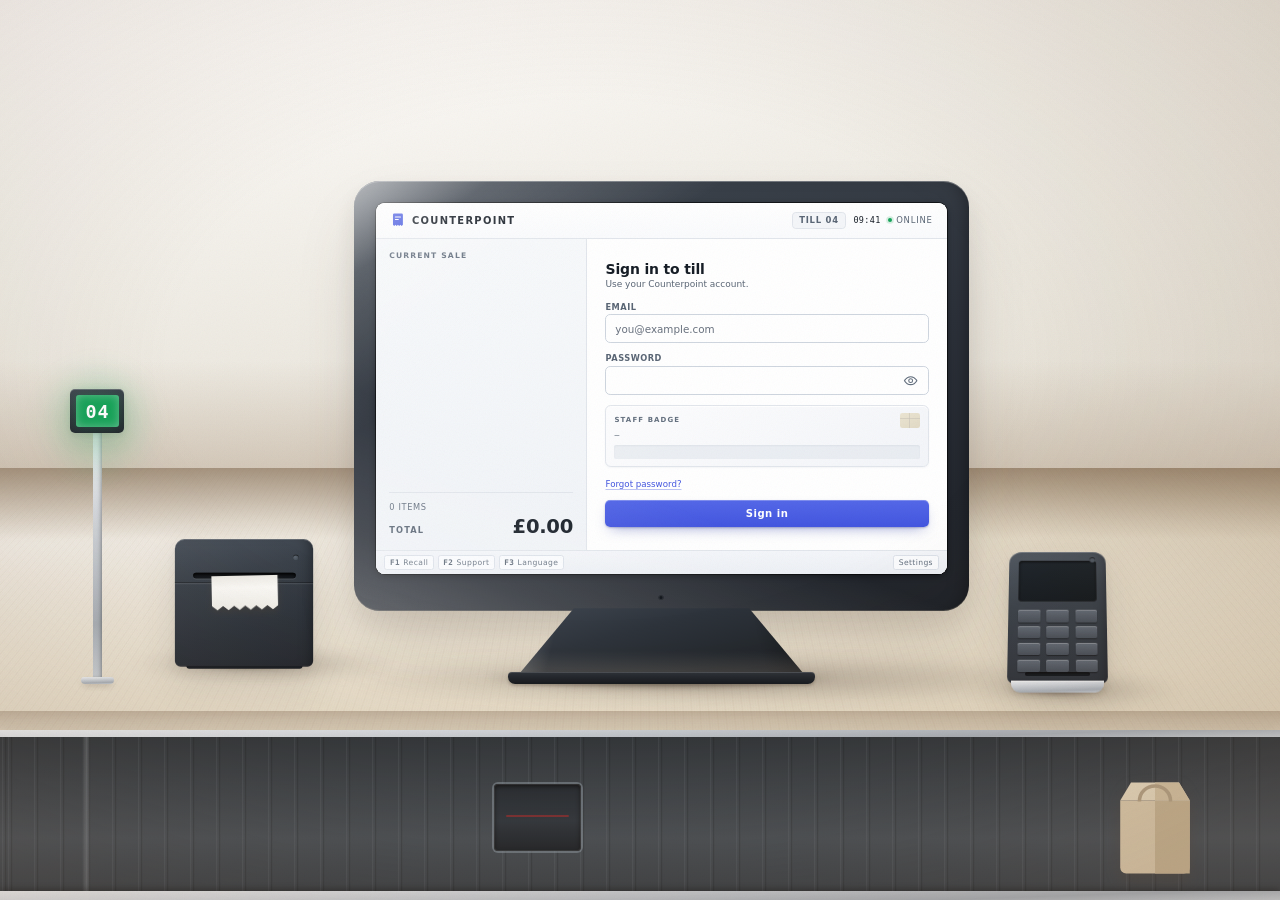
==== epos-login/web/index.html @ 51456cf0 "Build step 5: input choreography Phase 1 is complete. Focusing a field holds the sale, typing an add" ====
<!doctype html>
<html lang="en" data-state="idle">
<head>
<meta charset="utf-8">
<meta name="viewport" content="width=device-width, initial-scale=1, viewport-fit=cover">
<meta name="color-scheme" content="light">
<title>Counterpoint — Sign in to till</title>
<meta name="description" content="Sign in to your Counterpoint point of sale terminal.">
<link rel="icon" href="data:image/svg+xml,%3Csvg xmlns='http://www.w3.org/2000/svg' viewBox='0 0 32 32'%3E%3Cpath d='M8.5 3h15A2.5 2.5 0 0 1 26 5.5v20L23.5 28 21 25.5 18.5 28 16 25.5 13.5 28 11 25.5 8.5 28 6 25.5v-20A2.5 2.5 0 0 1 8.5 3Z' fill='%234356E0'/%3E%3C/svg%3E">
<link rel="stylesheet" href="css/tokens.css">
<link rel="stylesheet" href="css/scene.css">
<link rel="stylesheet" href="css/terminal.css">
<link rel="stylesheet" href="css/pos.css">
<link rel="stylesheet" href="css/lane.css">
<link rel="stylesheet" href="css/stage.css">
</head>
<body>

<!-- BRAND SLOT ------------------------------------------------------------
     Replace this symbol and the wordmark text below. Nothing else in the
     project knows the brand's name. Painted with currentColor so it picks
     up the accent wherever it is placed.
------------------------------------------------------------------------ -->
<svg width="0" height="0" aria-hidden="true" style="position:absolute">
  <symbol id="cp-mark" viewBox="0 0 32 32">
    <mask id="cp-mark-cut">
      <path d="M8.5 3h15A2.5 2.5 0 0 1 26 5.5v20L23.5 28 21 25.5 18.5 28 16 25.5
               13.5 28 11 25.5 8.5 28 6 25.5v-20A2.5 2.5 0 0 1 8.5 3Z" fill="#fff"/>
      <rect x="9.8" y="9" width="12.4" height="2.2" rx="1.1" fill="#000"/>
      <rect x="9.8" y="14" width="8" height="2.2" rx="1.1" fill="#000"/>
    </mask>
    <rect width="32" height="32" fill="currentColor" mask="url(#cp-mark-cut)"/>
  </symbol>

  <!-- GOODS ---------------------------------------------------------------
       Flat vector sprites on a shared 64x84 box, all standing on y=82 so
       they share a baseline on the belt. Consistent shape language: solid
       fills, one shadow tone per object, no outlines.
  --------------------------------------------------------------------- -->
  <symbol id="it-milk" viewBox="0 0 64 84">
    <path d="M18 30h28v52H18z" fill="#EDF2F7"/>
    <path d="M33 30h13v52H33z" fill="#D5DFEA"/>
    <path d="M18 30 32 13l14 17z" fill="#F8FAFC"/>
    <path d="M32 13 46 30H33z" fill="#DCE5EE"/>
    <path d="M18 53h28v12H18z" fill="#5B93C7"/>
    <path d="M33 53h13v12H33z" fill="#4A7FB0"/>
    <rect x="29" y="9" width="6" height="6" rx="1.5" fill="#C5D2DF"/>
  </symbol>

  <symbol id="it-bread" viewBox="0 0 64 84">
    <path d="M5 66c0-17 12-29 27-29s27 12 27 29c0 10-9 16-27 16S5 76 5 66z" fill="#C18C45"/>
    <path d="M8 61c0-15 10-26 24-26s24 11 24 26c0 7-7 11-24 11S8 68 8 61z" fill="#E3B673"/>
    <path d="M17 55c5-4 10-6 15-6" stroke="#A9752F" stroke-width="3" fill="none" stroke-linecap="round"/>
    <path d="M25 62c6-5 13-7 19-7" stroke="#A9752F" stroke-width="3" fill="none" stroke-linecap="round"/>
  </symbol>

  <symbol id="it-coffee" viewBox="0 0 64 84">
    <path d="M17 24h30v58H17z" fill="#6C4A3B"/>
    <path d="M32 24h15v58H32z" fill="#563A2E"/>
    <path d="M15 24h34l-5-9H20z" fill="#432C22"/>
    <rect x="21" y="40" width="22" height="20" rx="2.5" fill="#EFE3CE"/>
    <circle cx="32" cy="47" r="4.5" fill="#6C4A3B"/>
    <rect x="25" y="54" width="14" height="2.5" rx="1.25" fill="#B99F7C"/>
  </symbol>

  <symbol id="it-banana" viewBox="0 0 64 84">
    <path d="M7 68c-2-15 9-28 26-30 8-1 14 2 14 7 0 5-7 7-13 9-11 3-17 10-18 17-1 5-8 3-9-3z" fill="#DCAE28"/>
    <path d="M11 75c-2-15 9-28 26-30 8-1 14 2 14 7 0 5-7 7-13 9-11 3-17 10-18 17-1 5-8 3-9-3z" fill="#F5CC44"/>
    <path d="M47 44c3-1 6 0 7 3" stroke="#6F5017" stroke-width="3.4" fill="none" stroke-linecap="round"/>
  </symbol>

  <symbol id="it-book" viewBox="0 0 64 84">
    <path d="M20 20h26a2 2 0 0 1 2 2v58a2 2 0 0 1-2 2H20z" fill="#B9524A"/>
    <path d="M17 20h5v62h-5a2 2 0 0 1-2-2V22a2 2 0 0 1 2-2z" fill="#8C3C36"/>
    <rect x="44" y="23" width="4" height="56" fill="#F3EDE1"/>
    <rect x="27" y="36" width="15" height="3" rx="1.5" fill="#EBD4B6"/>
    <rect x="27" y="44" width="10" height="3" rx="1.5" fill="#E3C8A6"/>
  </symbol>

  <symbol id="it-plant" viewBox="0 0 64 84">
    <path d="M31 53c-3-13-11-19-19-19 0 13 8 19 19 19z" fill="#4E9A6A"/>
    <path d="M33 53c2-15 11-21 19-21 0 14-8 21-19 21z" fill="#3D7D55"/>
    <path d="M32 53c-1-11 2-19 2-19s4 9 2 19z" fill="#61B380"/>
    <path d="M20 58h24l-3 24H23z" fill="#C0754C"/>
    <path d="M32 58h12l-3 24h-9z" fill="#A9633E"/>
    <rect x="17" y="52" width="30" height="8" rx="2.5" fill="#D98C63"/>
    <rect x="32" y="52" width="15" height="8" fill="#C57A54"/>
  </symbol>
</svg>

<!-- The set -->
<div class="room" aria-hidden="true"></div>
<div class="counter" aria-hidden="true"></div>

<div class="stage">

  <!-- The lane light. Green open, amber wait, red stop - exactly what it
       means in a shop, so it needs no explanation. -->
  <div class="lanelight" aria-hidden="true">
    <div class="lanelight__head"><div class="lanelight__face">04</div></div>
    <div class="lanelight__pole"></div>
    <div class="lanelight__foot"></div>
  </div>

  <div class="lane">

    <!-- Receipt printer. In later steps this is the error channel. -->
    <div class="printer" aria-hidden="true">
      <span class="cast"></span>
      <div class="printer__body">
        <span class="printer__led"></span>
        <span class="printer__slot"></span>
        <svg class="printer__paper" viewBox="0 0 120 64" width="120" height="64">
          <defs>
            <linearGradient id="cp-paper" x1="0" y1="0" x2="0" y2="1">
              <stop offset="0%" stop-color="#EFEDE7"/>
              <stop offset="34%" stop-color="#FCFBF8"/>
              <stop offset="100%" stop-color="#F2F0EA"/>
            </linearGradient>
          </defs>
          <path d="M0 0h120v54l-10 8-10-8-10 8-10-8-10 8-10-8-10 8-10-8-10 8-10-8-10 8-10-8Z"
                fill="url(#cp-paper)"/>
        </svg>
      </div>
    </div>

    <!-- The terminal -->
    <div class="terminal">
      <span class="cast" aria-hidden="true"></span>
      <div class="terminal__body">
        <div class="terminal__screen">

          <div class="pos">

            <header class="pos__header">
              <div class="brand">
                <svg class="brand__mark" role="img" aria-label="Counterpoint"><use href="#cp-mark"/></svg>
                <span class="brand__word">Counterpoint</span>
              </div>
              <div class="pos__status">
                <span class="pos__till">Till 04</span>
                <span class="pos__clock">09:41</span>
                <span class="pos__net">Online</span>
              </div>
            </header>

            <div class="pos__body">

              <!-- The task comes first in the DOM. `order` puts the ambient
                   sale back on the left visually; it holds nothing focusable,
                   so tab order is untouched. -->
              <section class="signin" aria-labelledby="signin-title">
                <h1 class="signin__title" id="signin-title">Sign in to till</h1>
                <p class="signin__sub">Use your Counterpoint account.</p>

                <form id="signin-form" novalidate>
                  <div class="field">
                    <label for="email">Email</label>
                    <div class="field__wrap">
                      <input id="email" name="email" type="email" inputmode="email"
                             autocomplete="username" spellcheck="false"
                             autocapitalize="none" placeholder="you@example.com" required>
                    </div>
                  </div>

                  <div class="field field--pass">
                    <label for="password">Password</label>
                    <div class="field__wrap">
                      <input id="password" name="password" type="password"
                             autocomplete="current-password" required>
                      <button type="button" class="reveal" id="reveal"
                              aria-pressed="false" aria-label="Show password" aria-controls="password">
                        <svg viewBox="0 0 24 24" aria-hidden="true">
                          <path d="M2.3 12S6 5.8 12 5.8 21.7 12 21.7 12 18 18.2 12 18.2 2.3 12 2.3 12Z"/>
                          <circle cx="12" cy="12" r="3"/>
                        </svg>
                      </button>
                    </div>
                  </div>

                  <p class="caps" id="caps" hidden>Caps Lock is on</p>

                  <!-- Decoration built from the fields above. It assembles in
                       step 5 and is never itself an input. -->
                  <div class="badge" aria-hidden="true">
                    <div class="badge__top">
                      <span class="badge__label">Staff badge</span>
                      <span class="badge__chip"></span>
                    </div>
                    <div class="badge__id">—</div>
                    <div class="badge__code"></div>
                  </div>

                  <div class="signin__row">
                    <a class="link" id="forgot" href="#recall">Forgot password?</a>
                  </div>

                  <button type="submit" class="submit">Sign in</button>
                </form>
              </section>

              <section class="sale" aria-labelledby="sale-title">
                <h2 class="sale__head" id="sale-title">Current sale <span class="sale__held">Held</span></h2>
                <ol class="sale__list">
                  <li><span class="sale__name">Oat milk 1L</span><span class="sale__price">£1.85</span></li>
                  <li><span class="sale__name">Sourdough loaf</span><span class="sale__price">£3.20</span></li>
                  <li><span class="sale__name">Coffee beans 250g</span><span class="sale__price">£6.50</span></li>
                  <li><span class="sale__name">Bananas <span class="sale__qty">&times;5</span></span><span class="sale__price">£1.12</span></li>
                </ol>
                <div class="sale__foot">
                  <div class="sale__count">4 items</div>
                  <div class="sale__total"><span>Total</span><strong>£12.67</strong></div>
                </div>
              </section>

            </div>

            <!-- F1 is real now: it recalls the password, which is what
                 Recall means on a till. The rest still do nothing, so they
                 stay inert text hidden from assistive tech rather than
                 buttons that go nowhere. -->
            <div class="fkeys">
              <button type="button" class="fkey" id="fkey-recall"><b>F1</b> Recall</button>
              <span aria-hidden="true"><b>F2</b> Support</span>
              <span aria-hidden="true"><b>F3</b> Language</span>
              <span class="fkeys__spacer" aria-hidden="true"></span>
              <span aria-hidden="true">Settings</span>
            </div>

          </div>

        </div>
        <div class="terminal__glass" aria-hidden="true"></div>
      </div>

      <div class="terminal__wedge" aria-hidden="true"></div>
      <div class="terminal__foot" aria-hidden="true"></div>
    </div>

    <!-- Card reader. In later steps this is the status light. -->
    <div class="reader" aria-hidden="true">
      <span class="cast"></span>
      <div class="reader__body">
        <span class="reader__led"></span>
        <div class="reader__screen"><span class="reader__text"></span></div>
        <div class="reader__keys">
          <i></i><i></i><i></i>
          <i></i><i></i><i></i>
          <i></i><i></i><i></i>
          <i></i><i></i><i></i>
        </div>
        <span class="reader__slot"></span>
      </div>
      <div class="reader__cradle"></div>
    </div>

  </div>
</div>


<!-- THE LANE --------------------------------------------------------------
     Phase 0. Goods travel the belt, cross the scanner, and their lines fly
     up into the sale. Sits in front of the terminal, nearest the viewer.
------------------------------------------------------------------------ -->
<div class="lane-belt" aria-hidden="true">
  <div class="belt__rail belt__rail--back"></div>

  <div class="belt__surface">
    <div class="belt__ribs"></div>
    <div class="belt__seam"></div>
  </div>

  <div class="scanner">
    <div class="scanner__glass"></div>
    <div class="scanner__beam"></div>
  </div>

  <div class="belt__items"></div>

  <div class="bag">
    <svg viewBox="0 0 80 96">
      <path d="M11 32h58v56a5 5 0 0 1-5 5H16a5 5 0 0 1-5-5z" fill="#DCCAAB"/>
      <path d="M40 32h29v61H40z" fill="#C8B391"/>
      <path d="M11 32 20 17h40l9 15z" fill="#E9DABF"/>
      <path d="M40 17h20l9 15H40z" fill="#D6C3A2"/>
      <path d="M27 33c0-8 6-13 13-13s13 5 13 13" fill="none" stroke="#B5A183" stroke-width="3"/>
    </svg>
  </div>

  <div class="belt__rail belt__rail--front"></div>
</div>

<div class="tone-wash" aria-hidden="true"></div>
<div class="vignette" aria-hidden="true"></div>
<div class="grain" aria-hidden="true"></div>

<script type="module" src="js/main.js"></script>
</body>
</html>
---- epos-login/web/css/tokens.css ----
/* The Open Lane - design tokens.
   Single source of truth for the palette, type and motion. Everything a
   customer would ever want to rebrand resolves through --brand. */

:root {
  /* ---- Surfaces ------------------------------------------------- */
  --paper: #FCFBF8;
  --counter: #EDE7DD;
  --counter-shade: #DDD4C7;
  --shell: #2B3037;
  --screen: #FFFFFF;
  --surface: #F4F6F9;

  /* ---- Ink ------------------------------------------------------ */
  --ink: #161D26;
  --ink-soft: #5A6675;
  --ink-faint: #64707F;   /* AA on --surface and the function strip */
  --rule: #E2E6EC;

  /* ---- Brand: the one value a customer swaps -------------------- */
  --brand: #4356E0;
  --brand-soft: #E8EAFC;

  /* ---- Semantics. Never used for brand, never mixed with it. ---- */
  --approved: #16A45A;
  --declined: #D8332F;
  --pending: #E8930C;

  /* ---- Light rig ------------------------------------------------
     One key light, upper left. Every shadow in the scene falls down
     and to the right, and every shadow is warm - a neutral black
     shadow on a warm counter reads as dirt, not shade. */
  --shadow-hue: 28 18% 26%;
  --sh-1: 0 1px 2px hsl(var(--shadow-hue) / 0.07);
  --sh-2: 0 3px 6px hsl(var(--shadow-hue) / 0.07), 0 1px 2px hsl(var(--shadow-hue) / 0.06);
  --sh-3: 0 8px 18px hsl(var(--shadow-hue) / 0.09), 0 2px 5px hsl(var(--shadow-hue) / 0.07);
  --sh-4: 0 18px 38px hsl(var(--shadow-hue) / 0.12), 0 6px 12px hsl(var(--shadow-hue) / 0.08);
  --sh-5: 0 34px 70px -14px hsl(var(--shadow-hue) / 0.20), 0 12px 26px hsl(var(--shadow-hue) / 0.10);

  /* Brushed aluminium, used by the stand and the reader cradle. */
  --alu: linear-gradient(178deg, #F1F3F5 0%, #DDE1E6 26%, #BFC5CC 58%, #AAB1B9 78%, #CBD1D7 100%);
  --alu-edge: #9AA1A9;

  /* ---- Type ----------------------------------------------------- */
  --font: "Inter", ui-sans-serif, system-ui, -apple-system, "Segoe UI", Roboto, sans-serif;
  --mono: ui-monospace, "SF Mono", "Cascadia Mono", "JetBrains Mono", Menlo, Consolas, monospace;

  /* ---- Geometry --------------------------------------------------
     The whole set is sized from the terminal, so the composition holds
     together at any viewport without per-element breakpoints. */
  --tw: clamp(320px, 48vw, 700px);   /* leaves the foreground to the belt */
  --th: calc(var(--tw) * 0.70);
  /* Shared baseline: everything standing on the counter sits on this line. */
  --lane-base: clamp(150px, 24vh, 235px);

  /* ---- Motion (unused in step 1 - the set is static) ------------- */
  --ease: cubic-bezier(0.22, 1, 0.36, 1);
  --ease-in-out: cubic-bezier(0.65, 0, 0.35, 1);
}
---- epos-login/web/css/scene.css ----
/* The set: room, counter, receipt printer, card reader.
   Light comes from the upper left. Every shadow falls down-right and carries
   the warm shadow hue - see tokens.css.

   The counter is a genuine 3D plane. A vertical gradient can never read as a
   horizontal surface no matter how it is shaded - the grain has to actually
   converge. It carries no text, so the transform costs nothing. Objects on it
   stay in screen space and are anchored by elongated cast shadows. */

* { box-sizing: border-box; }

html, body {
  height: 100%;
  margin: 0;
  overflow: hidden;
}

body {
  font-family: var(--font);
  color: var(--ink);
  background: #EFE9DF;
  -webkit-font-smoothing: antialiased;
}

/* ------------------------------------------------------------------ *
 * Room - the wall, falling into shade toward the counter
 * ------------------------------------------------------------------ */
.room {
  position: fixed;
  inset: 0 0 48% 0;
  background:
    radial-gradient(120% 150% at 16% -34%, #FFFFFF 0%, #FBF9F6 30%, #F1EEE7 62%, #E6E1D6 100%);
}

/* Ambient occlusion into the corner where wall meets counter. No hard
   line - the junction is a gradient or the counter reads as a wall. */
.room::after {
  content: "";
  position: absolute;
  inset: auto 0 0 0;
  height: 26%;
  background: linear-gradient(to top, hsl(30 22% 52% / 0.30), transparent 88%);
}

/* ------------------------------------------------------------------ *
 * Counter
 * ------------------------------------------------------------------ */
.counter {
  position: fixed;
  left: 50%;
  top: 52%;
  width: 300vw;
  height: 120vh;
  margin-left: -150vw;
  transform-origin: 50% 0;
  transform: perspective(1150px) rotateX(63deg);
  background:
    /* the pool of key light, offset left and up-scene */
    radial-gradient(56% 40% at 36% 14%, hsl(46 70% 100% / 0.72), transparent 70%),
    /* surface tone, lightening as it comes toward us */
    linear-gradient(to bottom, #C9B99C 0%, #D9CBB0 10%, #E6DAC2 30%, #EFE5D1 60%, #E9DDC6 100%);
}

/* Wood grain running away from us. On the rotated plane these lines
   genuinely converge, which is what sells the surface. */
.counter::before {
  content: "";
  position: absolute;
  inset: 0;
  opacity: 0.55;
  background-image:
    repeating-linear-gradient(90deg, hsl(28 30% 44% / 0.055) 0 1px, transparent 1px 6px),
    repeating-linear-gradient(90deg, hsl(28 30% 44% / 0.030) 0 1px, transparent 1px 2px);
}

/* Ambient occlusion along the far edge, where the counter meets the wall. */
.counter::after {
  content: "";
  position: absolute;
  inset: 0 0 auto 0;
  height: 13%;
  background: linear-gradient(to bottom, hsl(28 28% 34% / 0.5), transparent);
}

/* ------------------------------------------------------------------ *
 * Lane - everything standing on the counter shares one baseline
 * ------------------------------------------------------------------ */
.stage {
  position: fixed;
  inset: 0;
  display: grid;
  place-items: end center;
}

.lane {
  display: flex;
  align-items: flex-end;
  justify-content: center;
  gap: clamp(16px, 3vw, 54px);
  padding-bottom: var(--lane-base);
}

/* ------------------------------------------------------------------ *
 * Cast shadows
 * Two parts per object: a tight dark contact patch directly beneath it,
 * and a long soft throw offset down-right away from the key light.
 * ------------------------------------------------------------------ */
.cast {
  position: absolute;
  left: 0;
  right: 0;
  bottom: 0;
  height: 0;
  pointer-events: none;
  z-index: 0;
}

.cast::before,
.cast::after {
  content: "";
  position: absolute;
  left: 50%;
  bottom: 0;
  border-radius: 50%;
}

/* long throw */
.cast::before {
  width: var(--throw-w, 175%);
  height: var(--throw-h, 26px);
  translate: -42% 40%;
  background: radial-gradient(closest-side,
    hsl(var(--shadow-hue) / 0.42), hsl(var(--shadow-hue) / 0.14) 62%, transparent 100%);
  filter: blur(8px);
}

/* contact patch */
.cast::after {
  width: var(--contact-w, 82%);
  height: var(--contact-h, 11px);
  translate: -50% 26%;
  background: radial-gradient(closest-side,
    hsl(var(--shadow-hue) / 0.80), hsl(var(--shadow-hue) / 0.40) 52%, transparent 100%);
  filter: blur(3px);
}

/* ------------------------------------------------------------------ *
 * Receipt printer - a squat thermal box, pushed slightly back
 * ------------------------------------------------------------------ */
.printer {
  position: relative;
  width: calc(var(--tw) * 0.235);
  flex: none;
  transform: translateY(calc(var(--tw) * -0.028)) scale(0.96);
  transform-origin: bottom center;
  --throw-w: 195%;
  --contact-w: 96%;
}

.printer__body {
  position: relative;
  z-index: 1;
  aspect-ratio: 1 / 0.92;
  border-radius: 10px 10px 6px 6px;
  background:
    linear-gradient(168deg, #4B535D 0%, #3A414A 30%, #2C323A 68%, #23272E 100%);
  box-shadow:
    inset 0 1px 0 hsl(210 20% 100% / 0.20),
    inset -10px 0 16px -12px hsl(210 20% 0% / 0.6),
    inset 0 -1px 0 hsl(34 40% 80% / 0.14),
    var(--sh-4);
}

/* Hinged lid: the top third lifts, so there is a seam and a highlight. */
.printer__body::before {
  content: "";
  position: absolute;
  inset: 34% 0 auto 0;
  height: 2px;
  background: linear-gradient(to bottom,
    hsl(210 14% 0% / 0.42) 0 1px, hsl(210 20% 100% / 0.09) 1px);
}

/* Paper exit slot, right at the front of the lid. */
.printer__slot {
  position: absolute;
  left: 13%;
  right: 13%;
  top: 26%;
  height: 6px;
  border-radius: 3px;
  background: #12161B;
  box-shadow:
    inset 0 2px 3px hsl(210 20% 0% / 0.9),
    0 1px 0 hsl(210 20% 100% / 0.10);
}

/* The stub of paper that is always present, so the first print in a later
   step does not appear out of nowhere. It drapes over the front face. */
.printer__paper {
  position: absolute;
  z-index: 2;
  left: 26%;
  width: 48%;
  top: calc(26% + 3px);
  height: auto;
  transform: rotate(-1.2deg);
  transform-origin: top center;
  filter: drop-shadow(0 4px 4px hsl(var(--shadow-hue) / 0.34));
}

.printer__led {
  position: absolute;
  right: 11%;
  top: 12%;
  width: 6px;
  height: 6px;
  border-radius: 50%;
  background: radial-gradient(circle at 34% 30%, #626C77, #3C444D);
  box-shadow: inset 0 1px 1px hsl(210 20% 0% / 0.7);
}

/* Rubber feet, just visible at the base. */
.printer__body::after {
  content: "";
  position: absolute;
  left: 8%;
  right: 8%;
  bottom: -2px;
  height: 3px;
  border-radius: 0 0 3px 3px;
  background: #171B21;
}

/* ------------------------------------------------------------------ *
 * Card reader - leans back on a cradle, sits nearest the front
 * ------------------------------------------------------------------ */
.reader {
  position: relative;
  width: calc(var(--tw) * 0.165);
  flex: none;
  transform: translateY(calc(var(--tw) * 0.014));
  transform-origin: bottom center;
  --throw-w: 210%;
  --throw-h: 24px;
  --contact-w: 104%;
  --contact-h: 11px;
}

.reader__body {
  position: relative;
  z-index: 1;
  aspect-ratio: 1 / 1.42;
  padding: 10% 10% 13%;
  border-radius: 13px 13px 7px 7px;
  background: linear-gradient(166deg, #525A64 0%, #3B424B 38%, #292E36 100%);
  transform: perspective(760px) rotateX(16deg);
  transform-origin: bottom center;
  box-shadow:
    inset 0 1px 0 hsl(210 20% 100% / 0.24),
    inset -8px 0 14px -10px hsl(210 20% 0% / 0.5),
    var(--sh-4);
}

.reader__screen {
  height: 38%;
  border-radius: 4px;
  background: linear-gradient(170deg, #1D242B, #11161B);
  box-shadow:
    inset 0 1px 3px hsl(210 20% 0% / 0.9),
    inset 0 0 0 1px hsl(210 20% 100% / 0.06);
}

.reader__keys {
  display: grid;
  grid-template-columns: repeat(3, 1fr);
  gap: 8%;
  margin-top: 11%;
}

.reader__keys i {
  display: block;
  aspect-ratio: 1 / 0.6;
  border-radius: 2px;
  background: linear-gradient(180deg, #626A75, #464D57);
  box-shadow:
    inset 0 1px 0 hsl(210 20% 100% / 0.26),
    0 1px 1px hsl(210 20% 0% / 0.45);
}

.reader__slot {
  position: absolute;
  left: 18%;
  right: 18%;
  bottom: 5.5%;
  height: 4px;
  border-radius: 2px;
  background: #10141A;
  box-shadow: inset 0 1px 2px hsl(210 20% 0% / 0.9);
}

.reader__led {
  position: absolute;
  right: 11%;
  top: 4%;
  width: 6px;
  height: 6px;
  border-radius: 50%;
  background: radial-gradient(circle at 34% 30%, #626C77, #3C444D);
  box-shadow: inset 0 1px 1px hsl(210 20% 0% / 0.7);
}

.reader__cradle {
  position: relative;
  z-index: 1;
  height: calc(var(--tw) * 0.02);
  margin: -3px 4% 0;
  border-radius: 0 0 9px 9px;
  background: var(--alu);
  box-shadow:
    inset 0 1px 0 hsl(210 30% 100% / 0.65),
    var(--sh-2);
}

/* ------------------------------------------------------------------ *
 * Atmosphere
 * ------------------------------------------------------------------ */
.grain {
  position: fixed;
  z-index: 60;
  inset: 0;
  pointer-events: none;
  opacity: 0.05;
  mix-blend-mode: multiply;
  background-image: url("data:image/svg+xml,%3Csvg xmlns='http://www.w3.org/2000/svg' width='180' height='180'%3E%3Cfilter id='n'%3E%3CfeTurbulence type='fractalNoise' baseFrequency='0.85' numOctaves='3' stitchTiles='stitch'/%3E%3C/filter%3E%3Crect width='100%25' height='100%25' filter='url(%23n)'/%3E%3C/svg%3E");
}

.vignette {
  position: fixed;
  z-index: 8;
  inset: 0;
  pointer-events: none;
  background: radial-gradient(78% 68% at 46% 40%, transparent 42%, hsl(28 26% 40% / 0.20) 100%);
}

/* Narrow tier. Full responsive work is step 12; this is enough that the set
   is not obviously broken on a phone - the terminal takes the frame and the
   counter rises to meet it rather than stranding a wall of empty space. */
@media (max-width: 760px) {
  /* Portrait. A landscape screen at this width is too short to hold a
     vertical form, and plenty of real POS units are portrait tablets. */
  :root {
    --tw: min(92vw, 420px);
    --th: calc(var(--tw) * 1.16);
    --lane-base: clamp(56px, 15vh, 132px);
  }
  .printer, .reader { display: none; }
  .room { inset: 0 0 58% 0; }
  .counter { top: 42%; height: 150vh; }
}
---- epos-login/web/css/terminal.css ----
/* The till terminal: charcoal shell, glass screen, aluminium column and slab.
   Shaped like a countertop POS rather than a desktop monitor - a heavy,
   weighted base with a short thick column, not a thin monitor foot.

   The screen face is deliberately NOT rotated in 3D. It will carry a real
   form with small type on white, and a transformed layer loses subpixel
   antialiasing - the tilt is implied by the stand, the bezel highlight and
   the glare instead. Everything else in the set does lean. */

.terminal {
  position: relative;
  width: var(--tw);
  flex: none;
  display: flex;
  flex-direction: column;
  align-items: center;
  --throw-w: 122%;
  --throw-h: 50px;
  --contact-w: 58%;
  --contact-h: 24px;
}

/* Screen spill onto the counter was tried here and removed: with the attract
   screen dimmed it produced almost no light, and the glow sat exactly where
   the contact shadow needs to be, so the terminal read as floating. Worth
   revisiting once the screen is genuinely bright in step 2. */

/* Faint spill from the customer-facing display on the reverse. Sells the
   idea that the terminal has a back, and separates it from the wall. */
.terminal::before {
  content: "";
  position: absolute;
  z-index: 0;
  left: 50%;
  top: 6%;
  width: 116%;
  height: 92%;
  translate: -50% 0;
  border-radius: 50%;
  background: radial-gradient(closest-side, hsl(228 70% 62% / 0.09), transparent 72%);
  filter: blur(22px);
}

/* ---- Shell ------------------------------------------------------- */
.terminal__body {
  position: relative;
  z-index: 1;
  width: 100%;
  height: var(--th);
  padding: clamp(13px, 1.7vw, 23px) clamp(13px, 1.7vw, 23px) clamp(22px, 2.9vw, 39px);
  border-radius: clamp(16px, 2vw, 26px);
  background:
    linear-gradient(163deg, #4A515B 0%, #383F48 20%, #2C313A 52%, #23272E 82%, #1D2127 100%);
  box-shadow:
    inset 0 1px 0 hsl(210 24% 100% / 0.30),
    inset 0 -1px 0 hsl(34 44% 80% / 0.18),
    inset -12px 0 22px -16px hsl(210 24% 0% / 0.6),
    var(--sh-5);
}

/* Camera pinhole in the wider bottom bezel, as POS terminals have. */
.terminal__body::after {
  content: "";
  position: absolute;
  left: 50%;
  bottom: clamp(6px, 0.85vw, 11px);
  width: 5px;
  height: 5px;
  translate: -50% 0;
  border-radius: 50%;
  background: #14181E;
  box-shadow: inset 0 0 0 1px hsl(210 20% 100% / 0.10);
}

/* ---- Screen ------------------------------------------------------ */
.terminal__screen {
  position: relative;
  width: 100%;
  height: 100%;
  border-radius: clamp(5px, 0.7vw, 9px);
  background: var(--screen);
  overflow: hidden;
  box-shadow:
    inset 0 0 0 1px hsl(214 18% 62% / 0.16),
    0 0 0 1px hsl(210 24% 0% / 0.6),
    0 2px 6px hsl(210 24% 0% / 0.4);
}

/* ---- Glass ------------------------------------------------------- *
   One sheet across the whole face, bezel included, the way an edge-to-edge
   terminal actually reflects. Above the screen, never intercepts input. */
.terminal__glass {
  position: absolute;
  inset: 0;
  border-radius: inherit;
  pointer-events: none;
  background:
    linear-gradient(146deg,
      hsl(206 70% 100% / 0.62) 0%,
      hsl(206 70% 100% / 0.18) 11%,
      transparent 30%),
    linear-gradient(200deg,
      transparent 66%,
      hsl(38 70% 100% / 0.16) 88%,
      hsl(38 70% 100% / 0.30) 100%);
}

/* ---- Wedge and foot ---------------------------------------------- *
   A chrome stalk on an oval foot is the silhouette of a desktop monitor.
   A countertop POS is one moulded charcoal unit: the screen sits directly
   on a wedge that flares out to meet the counter. Same colour as the
   shell, so it reads as a single object rather than a screen on a stand. */
.terminal__wedge {
  position: relative;
  z-index: 1;
  width: 46%;
  height: calc(var(--tw) * 0.105);
  margin-top: -3px;
  clip-path: polygon(19% 0, 81% 0, 100% 100%, 0 100%);
  background: linear-gradient(166deg, #3F4650 0%, #2D333B 38%, #21262C 74%, #191D23 100%);
}

/* The left flank catches the key light; the right falls away. */
.terminal__wedge::before {
  content: "";
  position: absolute;
  inset: 0;
  background:
    linear-gradient(104deg, hsl(210 26% 100% / 0.20) 0 1.5%, transparent 14%),
    linear-gradient(256deg, hsl(210 26% 0% / 0.34) 0 2%, transparent 18%);
}

/* Warm bounce from the counter along the bottom of the wedge. */
.terminal__wedge::after {
  content: "";
  position: absolute;
  inset: auto 0 0 0;
  height: 34%;
  background: linear-gradient(to top, hsl(34 44% 78% / 0.16), transparent);
}

.terminal__foot {
  position: relative;
  z-index: 1;
  width: 50%;
  height: calc(var(--tw) * 0.02);
  margin-top: -1px;
  border-radius: 4px 4px 7px 7px;
  background: linear-gradient(to bottom, #2C3138 0%, #1E2228 55%, #14181D 100%);
  box-shadow:
    inset 0 1px 0 hsl(210 26% 100% / 0.14),
    0 2px 3px hsl(var(--shadow-hue) / 0.3);
}
---- epos-login/web/css/pos.css ----
/* The POS interface living on the terminal screen.
   Laid out like a real till: a sale on the left, the action pane on the
   right, chrome above and below.

   Everything scales from container query units so the interface stays in
   proportion to the terminal at any viewport - the whole page is effectively
   a photograph of a device, so the UI should zoom with it rather than
   reflowing independently. Sizes clamp so type never drops below legible. */

.terminal__screen {
  container-type: size;
  container-name: screen;
}

.pos {
  position: absolute;
  inset: 0;
  display: grid;
  grid-template-rows: auto 1fr auto;
  font-size: clamp(9.5px, 2.85cqh, 15px);
  color: var(--ink);
  background: var(--screen);
}

/* ------------------------------------------------------------------ *
 * Header
 * ------------------------------------------------------------------ */
.pos__header {
  display: flex;
  align-items: center;
  justify-content: space-between;
  gap: 1em;
  padding: 0.85em 1.35em;
  border-bottom: 1px solid var(--rule);
  background: linear-gradient(180deg, #FFFFFF, #FAFBFD);
}

/* ---- Brand lockup ------------------------------------------------ *
   Sized in em against the POS root font size, so it scales with the rest
   of the interface rather than with the viewport. */
.brand {
  display: flex;
  align-items: center;
  gap: 0.55em;
  color: var(--brand);
  min-width: 0;
}

.brand__mark {
  width: 1.5em;
  height: 1.5em;
  flex: none;
}

.brand__word {
  font-size: 0.94em;
  font-weight: 650;
  letter-spacing: 0.13em;
  text-transform: uppercase;
  color: var(--ink);
  white-space: nowrap;
}

.pos__status {
  display: flex;
  align-items: center;
  gap: 0.9em;
  font-size: 0.8em;
  letter-spacing: 0.09em;
  text-transform: uppercase;
  color: var(--ink-soft);
}

.pos__till {
  padding: 0.28em 0.7em;
  border: 1px solid var(--rule);
  border-radius: 0.45em;
  background: var(--surface);
  font-weight: 600;
}

.pos__clock {
  font-family: var(--mono);
  font-variant-numeric: tabular-nums;
  letter-spacing: 0.04em;
  color: var(--ink);
}

.pos__net {
  display: inline-flex;
  align-items: center;
  gap: 0.45em;
}
.pos__net::before {
  content: "";
  width: 0.5em;
  height: 0.5em;
  border-radius: 50%;
  background: var(--approved);
  box-shadow: 0 0 0 0.22em hsl(147 76% 36% / 0.16);
}

/* ------------------------------------------------------------------ *
 * Body: sale pane and sign-in pane
 * The sign-in pane comes FIRST in the DOM so assistive technology and
 * reading order reach the actual task before the ambient demo sale.
 * `order` puts the sale back on the left visually. Nothing in the sale
 * pane is focusable, so tab order is unaffected.
 * ------------------------------------------------------------------ */
.pos__body {
  display: grid;
  grid-template-columns: 37% 1fr;
  min-height: 0;
}

.sale {
  order: -1;
  display: flex;
  flex-direction: column;
  min-width: 0;
  min-height: 0;
  padding: 1.1em 1.25em;
  border-right: 1px solid var(--rule);
  background: linear-gradient(180deg, #F7F9FB, #F1F4F8);
}

.sale__head {
  display: flex;
  align-items: baseline;
  justify-content: space-between;
  margin: 0 0 0.9em;
  font-size: 0.72em;
  font-weight: 600;
  letter-spacing: 0.15em;
  text-transform: uppercase;
  color: var(--ink-faint);
}

.sale__list {
  flex: 1;
  min-height: 0;
  margin: 0;
  padding: 0;
  list-style: none;
  display: flex;
  flex-direction: column;
  gap: 0.62em;
  overflow: hidden;
}

.sale__list li {
  display: grid;
  grid-template-columns: 1fr auto;
  align-items: baseline;
  gap: 0.6em;
  font-size: 0.92em;
}

.sale__name { color: var(--ink); }

.sale__qty {
  color: var(--ink-faint);
  font-size: 0.86em;
  font-variant-numeric: tabular-nums;
}

.sale__price {
  font-variant-numeric: tabular-nums;
  color: var(--ink-soft);
}

.sale__foot {
  margin-top: 0.9em;
  padding-top: 0.85em;
  border-top: 1px solid var(--rule);
}

.sale__count {
  font-size: 0.78em;
  letter-spacing: 0.08em;
  text-transform: uppercase;
  color: var(--ink-faint);
}

.sale__total {
  display: flex;
  align-items: baseline;
  justify-content: space-between;
  gap: 0.5em;
  margin-top: 0.3em;
}

.sale__total > span {
  font-size: 0.78em;
  font-weight: 600;
  letter-spacing: 0.14em;
  text-transform: uppercase;
  color: var(--ink-soft);
}

/* The loudest number on the screen, because it is the loudest number in
   a shop. Tabular so the digits never jitter as it climbs. */
.sale__total strong {
  font-size: 1.85em;
  font-weight: 650;
  letter-spacing: -0.015em;
  font-variant-numeric: tabular-nums;
}

/* ---- Odometer ------------------------------------------------------ *
   Digits roll rather than crossfade. Every cell is exactly 1em tall and
   the row is bottom-aligned, so the pound sign and the point share a
   baseline with the rolling digits. */
.od-row { display: inline-flex; align-items: flex-end; }
.od-cell { display: inline-block; height: 1em; line-height: 1; overflow: hidden; }
.od-strip {
  display: block;
  transition: transform 620ms cubic-bezier(0.2, 0.85, 0.25, 1);
}
.od-strip span { display: block; height: 1em; line-height: 1; }

/* ---- Sale motion --------------------------------------------------- */
.sale__list li.is-landing { animation: land 400ms var(--ease); }
@keyframes land {
  from { opacity: 0; transform: translateY(-7px); }
  to   { opacity: 1; transform: none; }
}

.sale__list.is-clearing { animation: wipe 400ms var(--ease-in-out) forwards; }
@keyframes wipe {
  to { opacity: 0; transform: translateY(-12px); }
}

/* The total acknowledges the sale closing, once, in the approved colour. */
.sale__total.is-settled strong { animation: settled 900ms var(--ease); }
@keyframes settled {
  0%   { color: var(--ink); }
  22%  { color: var(--approved); }
  100% { color: var(--ink); }
}

@media (prefers-reduced-motion: reduce) {
  .od-strip { transition: none; }
  .sale__list li.is-landing,
  .sale__list.is-clearing,
  .sale__total.is-settled strong { animation: none; }
}

/* ------------------------------------------------------------------ *
 * Sign-in pane
 * ------------------------------------------------------------------ */
.signin {
  display: flex;
  flex-direction: column;
  justify-content: center;
  min-width: 0;
  min-height: 0;
  padding: 1.1em clamp(1.2em, 3.2cqw, 2.6em);
}

.signin__title {
  margin: 0 0 0.15em;
  font-size: 1.32em;
  font-weight: 650;
  letter-spacing: -0.01em;
}

.signin__sub {
  margin: 0 0 1.35em;
  font-size: 0.85em;
  color: var(--ink-soft);
}

.field { margin-bottom: 0.95em; }

.field > label {
  display: block;
  margin-bottom: 0.34em;
  font-size: 0.78em;
  font-weight: 600;
  letter-spacing: 0.06em;
  text-transform: uppercase;
  color: var(--ink-soft);
}

.field__wrap { position: relative; }

.field input {
  width: 100%;
  padding: 0.72em 0.85em;
  border: 1px solid #CFD6DF;
  border-radius: 0.5em;
  background: #FFFFFF;
  font: inherit;
  font-size: 0.98em;
  color: var(--ink);
  outline: none;
  transition: border-color 140ms, box-shadow 140ms;
}
.field input::placeholder { color: #69727F; }   /* 4.9:1 on white */
.field input:hover { border-color: #B6BFCB; }
.field input:focus-visible {
  border-color: var(--brand);
  box-shadow: 0 0 0 3px hsl(232 72% 57% / 0.18);
}
.field--pass input { padding-right: 2.9em; }

.reveal {
  position: absolute;
  right: 0.32em;
  top: 50%;
  translate: 0 -50%;
  display: grid;
  place-items: center;
  width: 2.1em;
  height: 2.1em;
  padding: 0;
  border: 0;
  border-radius: 0.4em;
  background: none;
  color: var(--ink-faint);
  cursor: pointer;
  transition: color 140ms, background 140ms;
}
.reveal svg { width: 1.15em; height: 1.15em; stroke: currentColor; fill: none; stroke-width: 1.7; }
.reveal:hover { color: var(--ink-soft); background: var(--surface); }
.reveal:focus-visible {
  outline: 2px solid var(--brand);
  outline-offset: 1px;
  color: var(--brand);
}
.reveal[aria-pressed="true"] { color: var(--brand); }

/* Caps Lock: with symbols in play this is the most common silent failure,
   so it gets a real plate rather than tinted text. */
.caps {
  display: inline-flex;
  align-items: center;
  gap: 0.4em;
  margin: -0.35em 0 0.7em;
  padding: 0.3em 0.6em;
  border: 1px solid hsl(37 90% 45% / 0.4);
  border-radius: 0.4em;
  background: hsl(41 92% 95%);
  font-size: 0.76em;
  font-weight: 600;
  letter-spacing: 0.05em;
  color: #7A4E05;
}
.caps[hidden] { display: none; }

.signin__row {
  display: flex;
  align-items: center;
  justify-content: space-between;
  gap: 1em;
  margin-bottom: 1.05em;
}

.link {
  font-size: 0.82em;
  color: var(--brand);
  text-decoration-color: hsl(232 72% 57% / 0.35);
  text-underline-offset: 0.2em;
}
.link:hover { text-decoration-color: currentColor; }
.link:focus-visible { outline: 2px solid var(--brand); outline-offset: 2px; border-radius: 2px; }

.submit {
  width: 100%;
  padding: 0.82em 1em;
  border: 0;
  border-radius: 0.5em;
  background: linear-gradient(180deg, #5468E8, var(--brand));
  color: #fff;
  font: inherit;
  font-size: 0.95em;
  font-weight: 650;
  letter-spacing: 0.05em;
  cursor: pointer;
  box-shadow:
    inset 0 1px 0 hsl(0 0% 100% / 0.25),
    0 1px 2px hsl(232 60% 30% / 0.28),
    0 6px 14px -6px hsl(232 60% 40% / 0.5);
  transition: filter 140ms, box-shadow 140ms, translate 90ms;
}
.submit:hover { filter: brightness(1.06); }
.submit:active { translate: 0 1px; box-shadow: inset 0 1px 0 hsl(0 0% 100% / 0.2), 0 1px 2px hsl(232 60% 30% / 0.3); }
.submit:focus-visible { outline: 2px solid var(--brand); outline-offset: 2px; }

/* ------------------------------------------------------------------ *
 * Staff badge - idle holder. It assembles from the fields in step 5.
 * ------------------------------------------------------------------ */
.badge {
  margin: 0.15em 0 1.1em;
  padding: 0.62em 0.75em;
  border: 1px solid var(--rule);
  border-radius: 0.55em;
  background: linear-gradient(150deg, #FDFDFE, #F3F5F9);
  box-shadow: inset 0 1px 0 #fff, 0 1px 2px hsl(215 25% 40% / 0.06);
}

.badge__top {
  display: flex;
  align-items: center;
  justify-content: space-between;
  gap: 0.6em;
}

.badge__label {
  font-size: 0.66em;
  font-weight: 700;
  letter-spacing: 0.16em;
  text-transform: uppercase;
  color: var(--ink-faint);
}

/* Gold chip with contact lines. Dark until a password is entered. */
.badge__chip {
  width: 1.9em;
  height: 1.45em;
  border-radius: 0.22em;
  background: linear-gradient(150deg, #D9C48A, #BFA765);
  opacity: 0.35;
  position: relative;
  overflow: hidden;
}
.badge__chip::before,
.badge__chip::after {
  content: "";
  position: absolute;
  background: hsl(40 30% 32% / 0.5);
}
.badge__chip::before { inset: 33% 0 auto 0; height: 1px; }
.badge__chip::after { inset: 0 auto 0 46%; width: 1px; }

.badge__id {
  margin-top: 0.42em;
  font-family: var(--mono);
  font-size: 0.76em;
  letter-spacing: 0.02em;
  color: var(--ink-faint);
  min-height: 1.2em;
}

/* Empty barcode track. Bars are drawn here in step 5. */
.badge__code {
  margin-top: 0.4em;
  height: 1.35em;
  border-radius: 0.2em;
  background: hsl(215 26% 92% / 0.7);
  box-shadow: inset 0 1px 2px hsl(215 25% 40% / 0.07);
}

/* ------------------------------------------------------------------ *
 * Function strip
 * Chrome, not controls. These keys do nothing yet, so they are rendered
 * as inert text and hidden from assistive technology rather than
 * advertised as buttons that go nowhere. They become real in step 5.
 * ------------------------------------------------------------------ */
.fkeys {
  display: flex;
  align-items: center;
  gap: 0.5em;
  padding: 0.5em 1.1em;
  border-top: 1px solid var(--rule);
  background: linear-gradient(180deg, #F4F6FA, #EDF0F5);
  font-size: 0.72em;
  color: var(--ink-faint);
}

.fkeys span,
.fkeys .fkey {
  display: inline-flex;
  align-items: center;
  gap: 0.45em;
  padding: 0.32em 0.6em;
  border: 1px solid #DDE2EA;
  border-radius: 0.35em;
  background: #FBFCFE;
  letter-spacing: 0.05em;
}

.fkeys span b,
.fkeys .fkey b {
  font-family: var(--mono);
  font-weight: 700;
  color: var(--ink-soft);
}

/* The one key that does something. */
.fkeys .fkey {
  font: inherit;
  color: inherit;
  cursor: pointer;
  transition: border-color 160ms, background 160ms, color 160ms;
}
.fkeys .fkey:hover { border-color: var(--brand); color: var(--brand); }
.fkeys .fkey:hover b { color: var(--brand); }
.fkeys .fkey:focus-visible { outline: 2px solid var(--brand); outline-offset: 1px; }

/* Arming: the active key picks up the accent as the counter wakes. */
:root[data-state="entering"] .fkeys .fkey {
  border-color: var(--brand);
  background: var(--brand-soft);
  color: var(--brand);
}
:root[data-state="entering"] .fkeys .fkey b { color: var(--brand); }

.fkeys .fkeys__spacer { flex: 1; border: 0; background: none; padding: 0; }

/* ------------------------------------------------------------------ *
 * Small terminals: the sale pane is the first thing to go, since the
 * task is signing in, not watching a demo basket.
 * ------------------------------------------------------------------ */
@container screen (max-width: 460px) {
  .pos__body { grid-template-columns: 1fr; }
  .sale { display: none; }
  .fkeys span:nth-child(n + 3) { display: none; }
}

/* ------------------------------------------------------------------ *
 * Phase 1 - the sale suspends while someone signs in
 * The sale is only live in idle; every other state has the till busy.
 * ------------------------------------------------------------------ */
.sale__held {
  padding: 0.15em 0.45em;
  border: 1px solid hsl(37 90% 45% / 0.45);
  border-radius: 0.35em;
  background: hsl(41 92% 94%);
  color: #7A4E05;
  font-size: 0.9em;
  letter-spacing: 0.1em;
  opacity: 0;
  transform: translateY(-2px);
  transition: opacity 260ms var(--ease), transform 260ms var(--ease);
}
:root:not([data-state="idle"]) .sale__held { opacity: 1; transform: none; }

.sale__list,
.sale__foot {
  transition: opacity 320ms var(--ease), transform 320ms var(--ease);
}
:root:not([data-state="idle"]) .sale__list,
:root:not([data-state="idle"]) .sale__foot {
  opacity: 0.48;
  transform: translateY(3px);
}

/* ------------------------------------------------------------------ *
 * Phase 1 - the badge assembles from the fields
 * ------------------------------------------------------------------ */
.badge { transition: border-color 300ms var(--ease), box-shadow 300ms var(--ease); }
.badge.is-identified {
  border-color: hsl(232 60% 74% / 0.55);
  box-shadow: inset 0 1px 0 #fff, 0 2px 8px -3px hsl(232 60% 50% / 0.28);
}

.badge__id { transition: color 300ms var(--ease); }
.badge.is-identified .badge__id { color: var(--ink); }

/* The barcode track. The code is drawn in pixels, so it is shifted rather
   than scaled when it runs longer than the badge. */
.badge__code {
  position: relative;
  overflow: hidden;
  color: var(--ink);
}
.badge__code svg {
  position: absolute;
  inset: 0 auto 0 0;
  display: block;
  height: 100%;
  translate: var(--code-shift, 0) 0;
  transition: translate 320ms var(--ease);
}
.badge.is-identified .badge__code {
  background: transparent;
  box-shadow: none;
}

/* The chip wakes once and then holds. It never reports how much has been
   typed - see badge.setCharged. */
.badge__chip { transition: opacity 320ms var(--ease); }
.badge.is-charged .badge__chip {
  opacity: 1;
  animation: chipwake 620ms var(--ease);
}
@keyframes chipwake {
  0%   { opacity: 0.35; filter: brightness(1); }
  45%  { opacity: 1;    filter: brightness(1.35); }
  100% { opacity: 1;    filter: brightness(1); }
}

/* A holographic band sweeps the laminate while the badge is charged. */
.badge { position: relative; overflow: hidden; }
.badge::after {
  content: "";
  position: absolute;
  inset: -60% -30%;
  pointer-events: none;
  opacity: 0;
  background: linear-gradient(72deg,
    transparent 40%,
    hsl(200 90% 82% / 0.35) 48%,
    hsl(280 90% 84% / 0.32) 52%,
    transparent 60%);
  transition: opacity 400ms linear;
}
.badge.is-charged::after {
  opacity: 1;
  animation: holo 3.4s var(--ease-in-out) infinite;
}
@keyframes holo {
  0%, 62% { transform: translateX(-46%); }
  100%    { transform: translateX(46%); }
}

@media (prefers-reduced-motion: reduce) {
  .badge.is-charged::after { animation: none; opacity: 0.4; }
  .badge.is-charged .badge__chip { animation: none; }
}
---- epos-login/web/css/lane.css ----
/* The lane: belt, goods, scanner, and the chip that flies up into the sale.
   Everything here sits in FRONT of the terminal, nearer the viewer, so it
   paints above the set. The belt runs at a constant depth across the scene,
   which is why items keep a constant size as they travel - no scaling. */

.lane-belt {
  --item-unit: clamp(62px, 6.2vw, 94px);
  position: fixed;
  left: 0;
  right: 0;
  bottom: 0;
  height: clamp(120px, 21vh, 200px);
  z-index: 3;
  pointer-events: none;
  overflow: hidden;
}

/* Rubber. Dark, slightly green, with a broad sheen from the key light. */
.belt__surface {
  position: absolute;
  inset: 14% 0 0 0;
  background:
    linear-gradient(180deg, #2E3338 0%, #383E44 26%, #454C53 62%, #343A40 100%),
    #383E44;
}

/* Lateral ribs. Scrolled by JS so they always match the item speed. */
.belt__ribs {
  position: absolute;
  inset: 0;
  background-image: repeating-linear-gradient(90deg,
    hsl(210 12% 78% / 0.10) 0 1px,
    transparent 1px 3px,
    hsl(210 12% 4% / 0.22) 3px 4px,
    transparent 4px 26px);
}

/* A seam comes round every twelve seconds. Perfect loops read as fake. */
.belt__seam {
  position: absolute;
  top: 0;
  bottom: 0;
  width: 8px;
  background: linear-gradient(90deg,
    transparent, hsl(210 14% 88% / 0.16) 35% 65%, transparent);
  will-change: transform;
}

/* Guide rails either side of the rubber. */
.belt__rail {
  position: absolute;
  left: 0;
  right: 0;
  background: var(--alu);
}
.belt__rail--back {
  top: 14%;
  height: 7px;
  translate: 0 -100%;
  box-shadow: 0 -3px 8px -3px hsl(var(--shadow-hue) / 0.4);
}
.belt__rail--front {
  bottom: 0;
  height: 9px;
  box-shadow: 0 -2px 6px hsl(210 20% 0% / 0.35);
}

/* Contact shade where the belt meets the counter behind it. */
.lane-belt::before {
  content: "";
  position: absolute;
  inset: 0 0 auto 0;
  height: 14%;
  background: linear-gradient(to bottom, hsl(28 26% 38% / 0.34), transparent);
}

/* ------------------------------------------------------------------ *
 * Scanner - a flatbed window set into the belt
 * ------------------------------------------------------------------ */
.scanner {
  --scan-w: clamp(64px, 6.8vw, 100px);
  position: absolute;
  left: var(--scan-x, 42%);
  top: 14%;
  bottom: 9px;
  width: var(--scan-w);
  margin-left: calc(var(--scan-w) / -2);
}

.scanner__glass {
  position: absolute;
  z-index: 2;
  inset: 30% 0 26% 0;
  border-radius: 4px;
  background: linear-gradient(180deg, #22282F, #2C333B 55%, #1A1F25);
  box-shadow:
    inset 0 0 0 1px hsl(210 20% 100% / 0.10),
    inset 0 2px 5px hsl(210 20% 0% / 0.75),
    0 0 0 2px hsl(210 14% 66% / 0.45);
}

/* The faint red line a scanner window always shows at rest. */
.scanner__glass::before {
  content: "";
  position: absolute;
  inset: 46% 14% auto 14%;
  height: 2px;
  border-radius: 2px;
  background: hsl(0 80% 52% / 0.42);
}

/* The window glows while a barcode is under it. */
.scanner__glass::after {
  content: "";
  position: absolute;
  inset: 0;
  border-radius: inherit;
  opacity: 0;
  background: radial-gradient(60% 80% at 50% 50%, hsl(0 85% 55% / 0.55), transparent 72%);
  transition: opacity 90ms linear;
}
.scanner.is-reading .scanner__glass::after { opacity: 1; }

/* A fan of red light that sweeps up over whatever is passing. */
.scanner__beam {
  position: absolute;
  z-index: 5;
  left: 50%;
  bottom: 30%;
  width: clamp(70px, 8vw, 115px);
  height: clamp(70px, 9vh, 120px);
  translate: -50% 0;
  opacity: 0;
  background: linear-gradient(to top,
    hsl(0 90% 58% / 0.55), hsl(0 90% 60% / 0.16) 55%, transparent 100%);
  clip-path: polygon(50% 100%, 100% 0, 0 0);
  mix-blend-mode: screen;
}
.scanner.is-reading .scanner__beam { animation: beam 260ms ease-out; }

@keyframes beam {
  0%   { opacity: 0; scale: 0.7 0.4; }
  22%  { opacity: 1; scale: 1 1; }
  100% { opacity: 0; scale: 1.06 1.1; }
}

/* ------------------------------------------------------------------ *
 * Goods on the belt
 * ------------------------------------------------------------------ */
.belt__items {
  position: absolute;
  z-index: 4;
  inset: 0;
}

.item {
  position: absolute;
  left: 0;
  bottom: 16%;
  width: calc(var(--item-unit) * var(--k, 1));
  will-change: transform;
}

.item svg {
  display: block;
  width: 100%;
  height: auto;
  filter: drop-shadow(0 5px 5px hsl(var(--shadow-hue) / 0.34));
}

/* The hop on the beep. Lives on the inner element so it never fights the
   horizontal travel transform on .item. */
.item.is-scanned svg { animation: hop 340ms cubic-bezier(0.3, 1.4, 0.5, 1); }

@keyframes hop {
  0%   { transform: translateY(0) scale(1); }
  30%  { transform: translateY(-13%) scale(1.04, 0.97); }
  60%  { transform: translateY(0) scale(0.98, 1.02); }
  100% { transform: translateY(0) scale(1); }
}

/* Fading out as they reach the bagging area. */
.item.is-bagging { transition: opacity 500ms linear; opacity: 0; }

/* ------------------------------------------------------------------ *
 * Bagging area
 * ------------------------------------------------------------------ */
.bag {
  position: absolute;
  z-index: 6;
  right: clamp(24px, 6vw, 120px);
  bottom: 12%;
  width: clamp(66px, 7.5vw, 104px);
  filter: drop-shadow(0 6px 7px hsl(var(--shadow-hue) / 0.4));
}
.bag svg { display: block; width: 100%; height: auto; }

/* ------------------------------------------------------------------ *
 * The flyer: a chip that carries a scanned line up into the sale pane.
 * It lives at body level because the terminal screen clips its contents,
 * so it flies OVER the bezel rather than through it, and hands off to a
 * real row in the list the moment it lands.
 * ------------------------------------------------------------------ */
.flyer {
  position: fixed;
  z-index: 40;
  display: flex;
  align-items: baseline;
  gap: 0.6em;
  padding: 0.3em 0.6em;
  border-radius: 0.4em;
  background: #FFFFFF;
  border: 1px solid var(--rule);
  box-shadow: 0 6px 16px -6px hsl(var(--shadow-hue) / 0.5);
  font-family: var(--font);
  font-size: 12px;
  white-space: nowrap;
  pointer-events: none;
  will-change: transform, opacity;
}
.flyer b { font-variant-numeric: tabular-nums; font-weight: 600; }

/* ------------------------------------------------------------------ *
 * Reduced motion: the belt stops entirely. The sale still fills, just
 * without anything travelling - see lane.js.
 * ------------------------------------------------------------------ */
@media (prefers-reduced-motion: reduce) {
  .lane-belt { display: none; }
}

/* Narrow viewports go portrait and give the frame to the terminal; the
   lane returns properly in the responsive pass at step 12. */
@media (max-width: 760px) {
  .lane-belt { display: none; }
}
---- epos-login/web/css/stage.css ----
/* Stage state: one attribute on <html> drives every peripheral in the set.
   No component decides its own state locally - they all read from here.

   Behaviour (belt speed, reader wording) lives in the table in stage.js.
   Everything purely presentational lives here, keyed off [data-state], so
   colour never leaks into the logic and logic never hard-codes a hex.

   The tone tokens are registered with @property. An unregistered custom
   property has no type, so `background: var(--tone)` will not interpolate
   when the token changes - it was leaving every peripheral frozen on the
   previous state's colour. Registered, the token itself animates, and every
   consumer crossfades in lockstep for free: LED, lane light, customer
   display and room wash all move together, with no per-element transition
   to keep in sync. */

@property --tone {
  syntax: "<color>";
  inherits: true;
  initial-value: #16A45A;
}
@property --tone-glow {
  syntax: "<color>";
  inherits: true;
  initial-value: transparent;
}
@property --tone-wash {
  syntax: "<color>";
  inherits: true;
  initial-value: transparent;
}

:root {
  transition:
    --tone 360ms linear,
    --tone-glow 420ms linear,
    --tone-wash 520ms var(--ease-in-out);
}

:root {
  /* Default tone: the lane is open. */
  --tone: var(--approved);
  --tone-ink: #FFFFFF;
  --tone-glow: hsl(147 74% 38% / 0.30);
  --tone-wash: hsl(147 74% 40% / 0);
  --led-idle: #4E5761;
}

/* Waiting on something: arming, authorising, or locked out. */
:root[data-state="entering"],
:root[data-state="authorising"],
:root[data-state="locked"] {
  --tone: var(--pending);
  --tone-glow: hsl(37 88% 48% / 0.34);
}
:root[data-state="authorising"] { --tone-wash: hsl(37 88% 50% / 0.10); }
:root[data-state="locked"]      { --tone-wash: hsl(37 88% 50% / 0.13); }

/* Refused. */
:root[data-state="declined"] {
  --tone: var(--declined);
  --tone-glow: hsl(1 66% 52% / 0.36);
  --tone-wash: hsl(1 70% 52% / 0.12);
}

/* Let in. */
:root[data-state="approved"] {
  --tone-glow: hsl(147 74% 42% / 0.42);
  --tone-wash: hsl(147 70% 45% / 0.10);
}

/* ------------------------------------------------------------------ *
 * Tone wash - the whole room picks up the state, very slightly
 * ------------------------------------------------------------------ */
.tone-wash {
  position: fixed;
  inset: 0;
  z-index: 7;
  pointer-events: none;
  background: radial-gradient(78% 62% at 50% 56%, var(--tone-wash), transparent 76%);
}

/* ------------------------------------------------------------------ *
 * Lane light - the checkout number sign, and the honest state display.
 * Green means the lane is open. Amber means wait. Red means stop. That
 * is exactly what it means in a shop, so it needs no explanation.
 * ------------------------------------------------------------------ */
.lanelight {
  position: absolute;
  left: clamp(10px, 5.5vw, 132px);
  bottom: var(--lane-base);
  width: calc(var(--tw) * 0.088);
  height: calc(var(--tw) * 0.48);
  display: flex;
  flex-direction: column;
  align-items: center;
}

/* Glow thrown onto the wall behind the head. */
.lanelight::before {
  content: "";
  position: absolute;
  left: 50%;
  top: 0;
  width: 320%;
  aspect-ratio: 1;
  translate: -50% -32%;
  border-radius: 50%;
  background: radial-gradient(closest-side, var(--tone-glow), transparent 70%);
  filter: blur(10px);
}

.lanelight__head {
  position: relative;
  width: 100%;
  aspect-ratio: 1 / 0.82;
  flex: none;
  padding: 11%;
  border-radius: 5px;
  background: linear-gradient(172deg, #414852 0%, #2D333B 55%, #22272E 100%);
  box-shadow:
    inset 0 1px 0 hsl(210 22% 100% / 0.22),
    var(--sh-3);
}

.lanelight__face {
  position: relative;
  height: 100%;
  border-radius: 3px;
  display: grid;
  place-items: center;
  overflow: hidden;
  background: var(--tone);
  color: var(--tone-ink);
  font-family: var(--mono);
  font-size: calc(var(--tw) * 0.03);
  font-weight: 700;
  letter-spacing: 0.04em;
  box-shadow:
    inset 0 0 10px hsl(0 0% 100% / 0.34),
    0 0 12px var(--tone-glow);
}

/* A beacon sweep while the till is thinking. */
.lanelight__face::after {
  content: "";
  position: absolute;
  inset: -50%;
  opacity: 0;
  background: conic-gradient(from 0deg,
    hsl(0 0% 100% / 0), hsl(0 0% 100% / 0.42) 12%, hsl(0 0% 100% / 0) 30%);
}
:root[data-state="authorising"] .lanelight__face::after {
  opacity: 1;
  animation: beacon 2.1s linear infinite;
}
@keyframes beacon { to { rotate: 360deg; } }

/* Locked out: a slow, patient blink. */
:root[data-state="locked"] .lanelight__face { animation: lightblink 1.6s steps(1) infinite; }
@keyframes lightblink { 50% { opacity: 0.28; } }

.lanelight__pole {
  width: 17%;
  flex: 1;
  background: var(--alu);
  box-shadow: inset -3px 0 5px -3px hsl(210 20% 0% / 0.5);
}

/* Where the pole meets the counter. */
.lanelight__foot {
  width: 62%;
  height: calc(var(--tw) * 0.012);
  flex: none;
  border-radius: 3px 3px 4px 4px;
  background: var(--alu);
  box-shadow: 0 3px 6px -2px hsl(var(--shadow-hue) / 0.4);
}

/* ------------------------------------------------------------------ *
 * Card reader - the state machine made physical
 * ------------------------------------------------------------------ */
.reader__led {
  background: var(--led-idle);
  transition: background 260ms linear, box-shadow 260ms linear;
}


:root:not([data-state="idle"]):not([data-state="held"]):not([data-state="locked"]) .reader__led {
  background: var(--tone);
  box-shadow:
    inset 0 1px 1px hsl(210 20% 0% / 0.35),
    0 0 7px var(--tone),
    0 0 14px var(--tone-glow);
}

/* Arming: a slow pulse while credentials are being entered. */
:root[data-state="entering"] .reader__led { animation: ledpulse 1.5s var(--ease-in-out) infinite; }
@keyframes ledpulse { 50% { opacity: 0.4; } }

/* Locked: the reader goes dark entirely - the message moves to the terminal
   screen at step 10. A dead reader showing lit text would contradict itself. */
:root[data-state="locked"] .reader__led {
  background: #30363D;
  box-shadow: inset 0 1px 1px hsl(210 20% 0% / 0.7);
}

.reader__text {
  display: block;
  padding: 0 6%;
  color: var(--tone);
  font-family: var(--mono);
  font-size: calc(var(--tw) * 0.0125);
  font-weight: 700;
  line-height: 1.25;
  letter-spacing: 0.04em;
  text-align: center;
  text-transform: uppercase;
  white-space: pre-line;          /* honours the line break in the table */
  text-shadow: 0 0 6px var(--tone-glow);
}

.reader__screen {
  display: grid;
  place-items: center;
}

/* ------------------------------------------------------------------ *
 * Customer-facing display on the reverse of the terminal takes the tone
 * ------------------------------------------------------------------ */
.terminal::before {
  background: radial-gradient(closest-side, var(--tone-glow), transparent 72%);
}

/* ------------------------------------------------------------------ *
 * Reduced motion: states still change colour, nothing pulses or sweeps
 * ------------------------------------------------------------------ */
@media (prefers-reduced-motion: reduce) {
  :root { transition-duration: 120ms; }
  :root[data-state="authorising"] .lanelight__face::after,
  :root[data-state="locked"] .lanelight__face,
  :root[data-state="entering"] .reader__led { animation: none; }
  :root[data-state="authorising"] .lanelight__face::after { opacity: 0.25; }
}

@media (max-width: 760px) {
  .lanelight { display: none; }
}

/* ------------------------------------------------------------------ *
 * Debug switcher - only mounted when the page is opened with ?debug
 * ------------------------------------------------------------------ */
.debug {
  position: fixed;
  z-index: 90;
  left: 50%;
  bottom: 10px;
  translate: -50% 0;
  display: flex;
  align-items: center;
  gap: 4px;
  padding: 5px 7px;
  border-radius: 9px;
  border: 1px solid hsl(215 20% 60% / 0.35);
  background: hsl(220 18% 12% / 0.86);
  backdrop-filter: blur(8px);
  font-family: var(--mono);
  font-size: 11px;
  color: #C9D2DD;
}
.debug__label {
  padding-right: 4px;
  letter-spacing: 0.1em;
  text-transform: uppercase;
  opacity: 0.55;
}
.debug button {
  padding: 4px 8px;
  border: 1px solid transparent;
  border-radius: 6px;
  background: hsl(215 18% 26% / 0.7);
  color: inherit;
  font: inherit;
  cursor: pointer;
}
.debug button:hover { background: hsl(215 18% 34% / 0.85); }
.debug button[aria-pressed="true"] {
  background: var(--tone);
  border-color: hsl(0 0% 100% / 0.35);
  color: #0B1017;
  font-weight: 700;
}
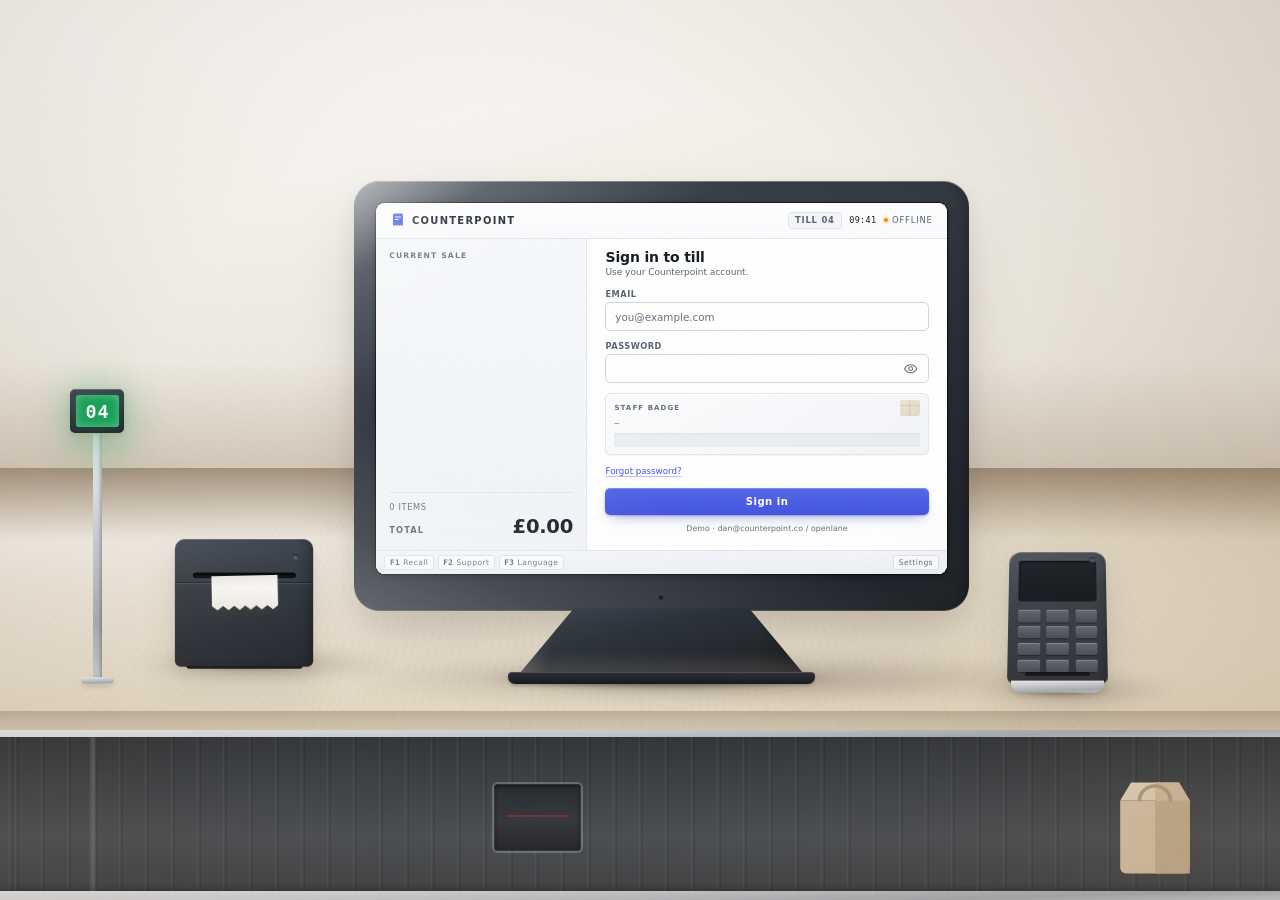
==== commit 9dea81bf: "Build step 6: the auth service A dependency-free Node service behind nginx, and the form wired to it" ====
--- a/epos-login/web/index.html
+++ b/epos-login/web/index.html
@@ -140,7 +140,7 @@
               <div class="pos__status">
                 <span class="pos__till">Till 04</span>
                 <span class="pos__clock">09:41</span>
-                <span class="pos__net">Online</span>
+                <span class="pos__net" id="pos-net">Online</span>
               </div>
             </header>
 
@@ -195,7 +195,12 @@
                     <a class="link" id="forgot" href="#recall">Forgot password?</a>
                   </div>
 
-                  <button type="submit" class="submit">Sign in</button>
+                  <button type="submit" class="submit" id="submit">Sign in</button>
+
+                  <!-- Doubles as the demo hint when it has nothing to say, so
+                       the panel never changes height when a message arrives.
+                       Delete the default text for a real deployment. -->
+                  <p class="signin__status" id="signin-status" role="status" aria-live="polite">Demo · dan@counterpoint.co / openlane</p>
                 </form>
               </section>
 
--- a/epos-login/web/css/pos.css
+++ b/epos-login/web/css/pos.css
@@ -620,3 +620,50 @@
   .badge.is-charged::after { animation: none; opacity: 0.4; }
   .badge.is-charged .badge__chip { animation: none; }
 }
+
+/* ------------------------------------------------------------------ *
+ * Status line
+ * Carries the demo hint when idle and the outcome when there is one, so
+ * the panel height never changes as messages come and go. Messages get
+ * their own opaque plate: the pane sits over a live scene and tinted
+ * text alone cannot be relied on to stay legible.
+ * ------------------------------------------------------------------ */
+.signin__status {
+  display: block;
+  margin: 0.7em 0 0;
+  padding: 0.34em 0.6em;
+  border: 1px solid transparent;
+  border-radius: 0.4em;
+  font-size: 0.74em;
+  line-height: 1.35;
+  letter-spacing: 0.01em;
+  text-align: center;
+  color: var(--ink-faint);
+  min-height: 2.4em;
+}
+
+.signin__status[data-kind] { font-weight: 600; }
+
+.signin__status[data-kind="error"] {
+  border-color: hsl(1 62% 46% / 0.45);
+  background: hsl(1 70% 96%);
+  color: #8C1F1B;
+}
+.signin__status[data-kind="warn"] {
+  border-color: hsl(37 90% 45% / 0.45);
+  background: hsl(41 92% 95%);
+  color: #7A4E05;
+}
+.signin__status[data-kind="ok"] {
+  border-color: hsl(147 52% 36% / 0.42);
+  background: hsl(147 60% 95%);
+  color: #10603A;
+}
+
+/* Offline stand-in: the header says so rather than claiming a link. */
+.pos__net[data-offline]::before {
+  background: var(--pending);
+  box-shadow: 0 0 0 0.22em hsl(37 88% 48% / 0.18);
+}
+
+.submit:disabled { opacity: 0.55; cursor: progress; filter: none; }
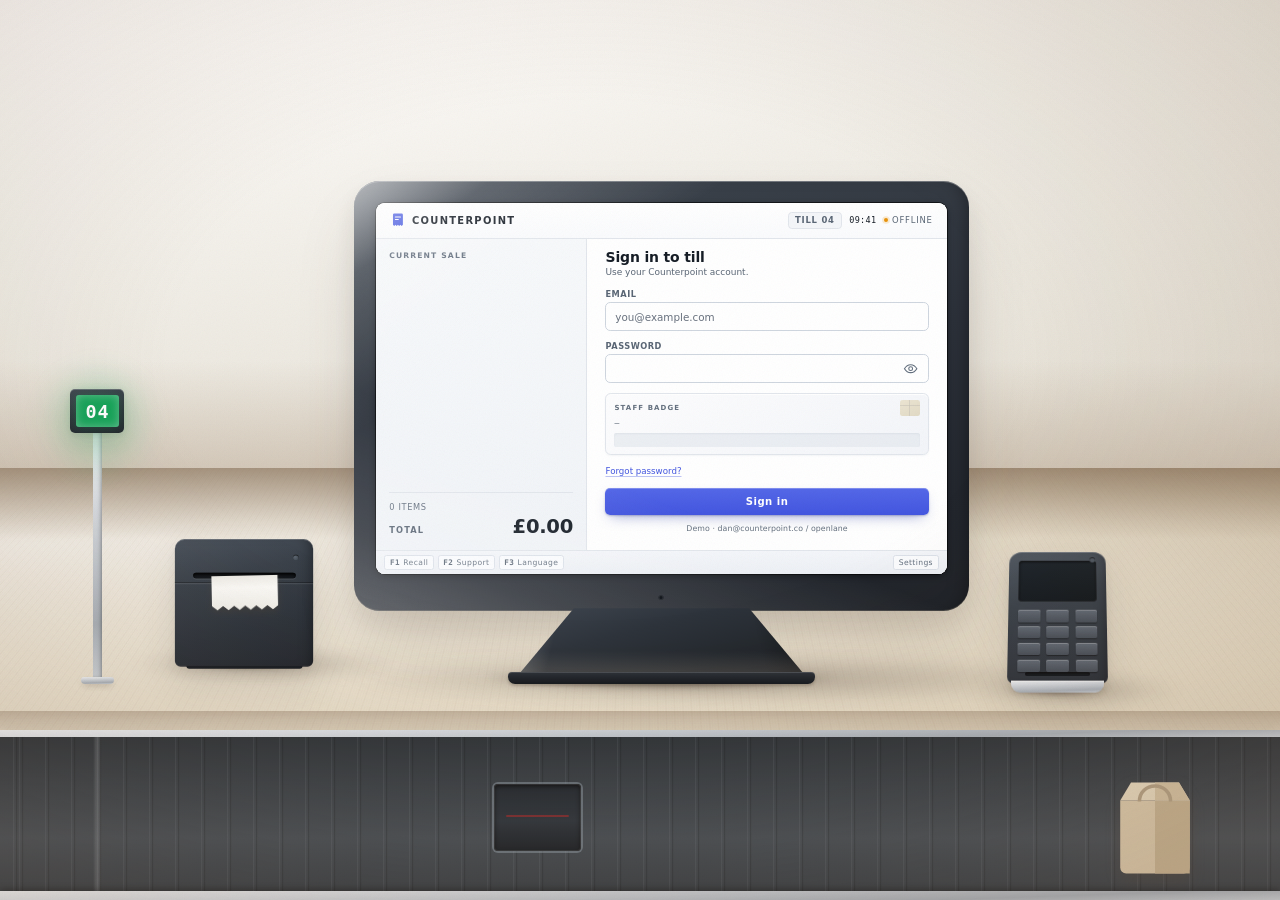
==== commit 9e8f4cda: "Build step 7: authorising Phase 2 is complete. Submitting now hands the counter over: the badge lift" ====
--- a/epos-login/web/index.html
+++ b/epos-login/web/index.html
@@ -13,6 +13,7 @@
 <link rel="stylesheet" href="css/pos.css">
 <link rel="stylesheet" href="css/lane.css">
 <link rel="stylesheet" href="css/stage.css">
+<link rel="stylesheet" href="css/authorising.css">
 </head>
 <body>
 
@@ -232,6 +233,18 @@
               <span aria-hidden="true">Settings</span>
             </div>
 
+            <!-- Phase 2. The status is announced through the live region in
+                 the form, which stays reachable, so this is decoration. -->
+            <div class="authorising" aria-hidden="true">
+              <div class="authorising__inner">
+                <svg class="authorising__mark"><use href="#cp-mark"/></svg>
+                <div class="authorising__strip"><div class="authorising__feed"></div></div>
+                <p class="authorising__line">Authorising</p>
+                <p class="authorising__sub">Do not remove card</p>
+              </div>
+              <p class="authorising__foot">Till 04 · Counterpoint</p>
+            </div>
+
           </div>
 
         </div>
--- a/epos-login/web/css/authorising.css
+++ b/epos-login/web/css/authorising.css
@@ -0,0 +1,223 @@
+/* Phase 2: the pause after the card goes in.
+   No spinner anywhere. The progress indicator is a strip of receipt paper
+   feeding steadily across, which is the one loading affordance a till
+   actually has. */
+
+/* ------------------------------------------------------------------ *
+ * The panes fold away behind the takeover
+ * ------------------------------------------------------------------ */
+.pos__body {
+  transition: opacity 420ms var(--ease), scale 520ms var(--ease), filter 420ms var(--ease);
+  transform-origin: 50% 40%;
+}
+:root[data-state="authorising"] .pos__body {
+  opacity: 0;
+  scale: 0.94;
+  filter: blur(3px);
+}
+
+/* ------------------------------------------------------------------ *
+ * The takeover
+ * ------------------------------------------------------------------ */
+.authorising {
+  position: absolute;
+  inset: 0;
+  z-index: 3;
+  display: grid;
+  grid-template-rows: 1fr auto;
+  place-items: center;
+  padding: 1.4em;
+  background:
+    radial-gradient(70% 60% at 50% 42%, #FFFFFF 0%, #FDFAF4 55%, #F6EFE2 100%);
+  opacity: 0;
+  visibility: hidden;
+  scale: 1.04;
+  transition:
+    opacity 380ms var(--ease),
+    scale 460ms var(--ease),
+    visibility 0s linear 460ms;
+}
+
+:root[data-state="authorising"] .authorising {
+  opacity: 1;
+  visibility: visible;
+  scale: 1;
+  transition-delay: 120ms, 120ms, 0s;
+}
+
+.authorising__inner {
+  display: grid;
+  justify-items: center;
+  gap: 0.9em;
+  width: 100%;
+  max-width: 26em;
+}
+
+.authorising__mark {
+  width: 2.1em;
+  height: 2.1em;
+  color: var(--pending);
+  opacity: 0.9;
+}
+
+/* ---- The paper strip --------------------------------------------- *
+   Warm stock, faint fibre, printed rows travelling steadily left. The
+   ends are masked so the paper reads as continuous rather than as a
+   bar with a beginning and an end. */
+.authorising__strip {
+  position: relative;
+  width: 100%;
+  height: 2.5em;
+  border-radius: 0.2em;
+  overflow: hidden;
+  background:
+    repeating-linear-gradient(90deg, hsl(38 30% 60% / 0.05) 0 1px, transparent 1px 3px),
+    linear-gradient(180deg, #F3EDE1, #FCFAF4 30%, #F1EADC);
+  box-shadow:
+    inset 0 1px 0 hsl(40 60% 100% / 0.9),
+    inset 0 -1px 3px hsl(30 30% 50% / 0.18),
+    0 1px 2px hsl(var(--shadow-hue) / 0.12);
+  mask-image: linear-gradient(90deg, transparent, #000 9%, #000 91%, transparent);
+}
+
+/* Printed rows of varying length, as a receipt would carry. */
+.authorising__feed {
+  position: absolute;
+  inset: 0;
+  background-image:
+    repeating-linear-gradient(90deg,
+      hsl(215 22% 26% / 0.72) 0 14px, transparent 14px 22px,
+      hsl(215 22% 26% / 0.72) 22px 30px, transparent 30px 41px,
+      hsl(215 22% 26% / 0.72) 41px 63px, transparent 63px 72px,
+      hsl(215 22% 26% / 0.72) 72px 80px, transparent 80px 96px);
+  background-size: 96px 0.42em;
+  background-repeat: repeat-x;
+  background-position: 0 40%;
+  animation: feed 1.5s linear infinite;
+}
+
+/* A second, shorter row so the print does not read as one ruled line. */
+.authorising__strip::after {
+  content: "";
+  position: absolute;
+  inset: 0;
+  background-image:
+    repeating-linear-gradient(90deg,
+      hsl(215 22% 26% / 0.5) 0 9px, transparent 9px 19px,
+      hsl(215 22% 26% / 0.5) 19px 41px, transparent 41px 52px,
+      hsl(215 22% 26% / 0.5) 52px 58px, transparent 58px 77px);
+  background-size: 77px 0.3em;
+  background-repeat: repeat-x;
+  background-position: 0 68%;
+  animation: feed 1.9s linear infinite;
+}
+
+@keyframes feed { to { background-position-x: -96px; } }
+
+/* ---- Status ------------------------------------------------------- */
+.authorising__line {
+  margin: 0;
+  font-family: var(--mono);
+  font-size: 1.05em;
+  font-weight: 700;
+  letter-spacing: 0.3em;
+  text-indent: 0.3em;             /* balance the trailing letter-space */
+  text-transform: uppercase;
+  color: var(--ink);
+}
+
+.authorising__sub {
+  margin: -0.35em 0 0;
+  font-family: var(--mono);
+  font-size: 0.76em;
+  letter-spacing: 0.16em;
+  text-indent: 0.16em;
+  text-transform: uppercase;
+  color: #8A5A08;
+}
+
+.authorising__foot {
+  align-self: end;
+  font-family: var(--mono);
+  font-size: 0.68em;
+  letter-spacing: 0.14em;
+  text-transform: uppercase;
+  color: var(--ink-faint);
+}
+
+/* ------------------------------------------------------------------ *
+ * The badge in flight
+ * Body level, because the terminal screen clips its contents and the
+ * badge has to travel out of the screen, across the counter, and into
+ * the card reader.
+ * ------------------------------------------------------------------ */
+.badge-fly {
+  position: fixed;
+  left: 0;
+  top: 0;
+  z-index: 45;
+  display: flex;
+  flex-direction: column;
+  justify-content: space-between;
+  padding: 0.5em 0.6em;
+  border-radius: 0.5em;
+  background: linear-gradient(148deg, #FDFDFE 0%, #EFF2F7 60%, #E4E9F0 100%);
+  border: 1px solid hsl(215 22% 72% / 0.7);
+  box-shadow:
+    inset 0 1px 0 #fff,
+    0 10px 26px -8px hsl(var(--shadow-hue) / 0.55),
+    0 2px 6px hsl(var(--shadow-hue) / 0.3);
+  pointer-events: none;
+  will-change: transform;
+  overflow: hidden;
+}
+
+.badge-fly__chip {
+  width: 1.9em;
+  height: 1.45em;
+  border-radius: 0.22em;
+  background: linear-gradient(150deg, #E4D19A, #C4AC6C);
+  position: relative;
+  overflow: hidden;
+  flex: none;
+}
+.badge-fly__chip::before,
+.badge-fly__chip::after {
+  content: "";
+  position: absolute;
+  background: hsl(40 30% 32% / 0.55);
+}
+.badge-fly__chip::before { inset: 33% 0 auto 0; height: 1px; }
+.badge-fly__chip::after { inset: 0 auto 0 46%; width: 1px; }
+
+.badge-fly__code {
+  position: relative;
+  height: 2.3em;
+  overflow: hidden;
+  color: var(--ink);
+}
+.badge-fly__code svg { position: absolute; inset: 0 auto 0 0; height: 100%; }
+
+/* A holographic band, same as the badge in the holder. */
+.badge-fly::after {
+  content: "";
+  position: absolute;
+  inset: -60% -30%;
+  background: linear-gradient(72deg,
+    transparent 40%,
+    hsl(200 90% 82% / 0.4) 48%,
+    hsl(280 90% 84% / 0.36) 52%,
+    transparent 60%);
+  animation: holo 3.4s var(--ease-in-out) infinite;
+}
+
+/* ------------------------------------------------------------------ *
+ * Reduced motion: the takeover still appears, nothing feeds or flies.
+ * The hand-off is skipped entirely in handoff.js.
+ * ------------------------------------------------------------------ */
+@media (prefers-reduced-motion: reduce) {
+  .authorising__feed,
+  .authorising__strip::after { animation: none; }
+  .authorising { transition-duration: 140ms; }
+  .pos__body { transition-duration: 140ms; }
+}
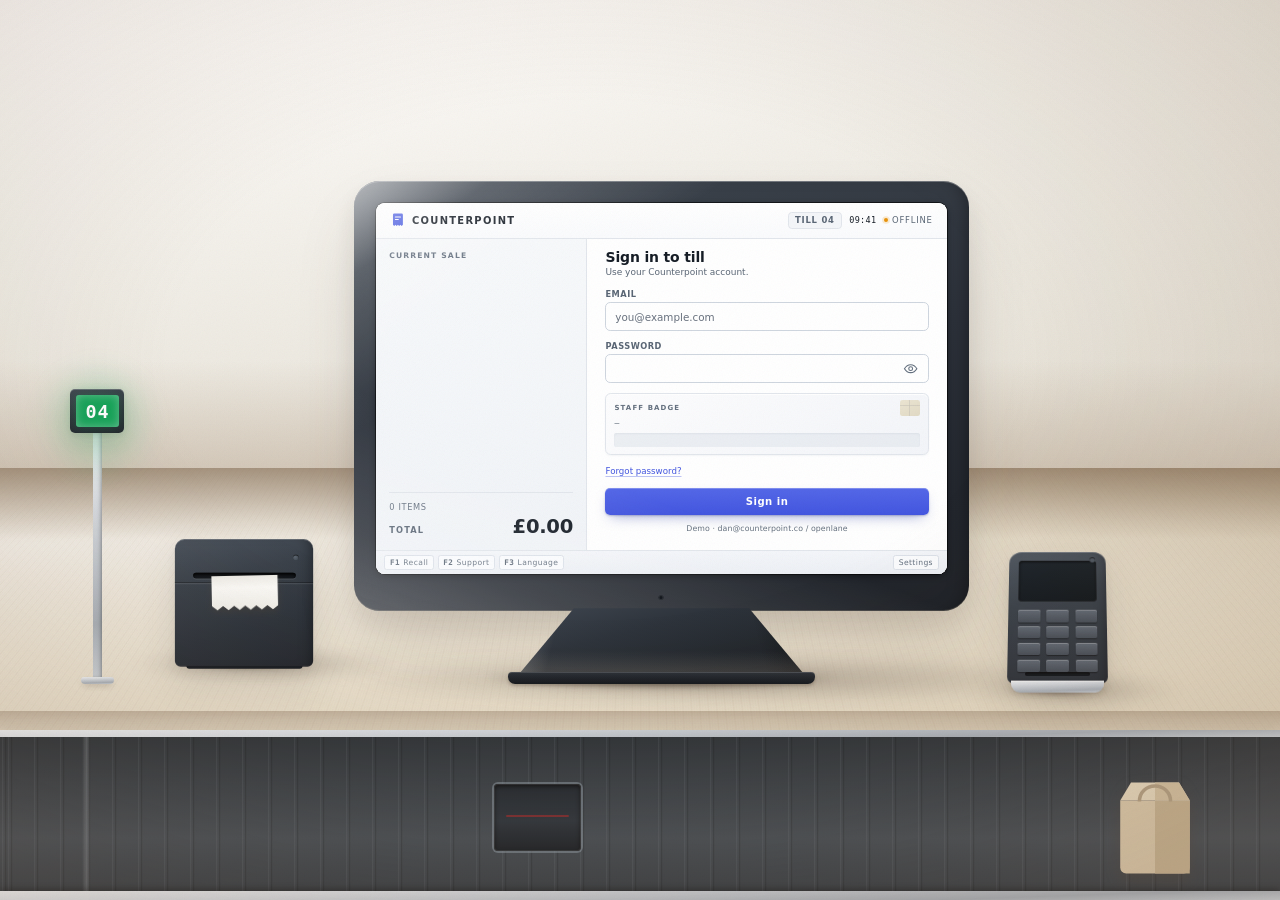
==== commit 2372e45f: "Build step 8: approved Phase 3a. The drawer bangs, warm light rakes up across the counter, and the s" ====
--- a/epos-login/web/index.html
+++ b/epos-login/web/index.html
@@ -14,6 +14,7 @@
 <link rel="stylesheet" href="css/lane.css">
 <link rel="stylesheet" href="css/stage.css">
 <link rel="stylesheet" href="css/authorising.css">
+<link rel="stylesheet" href="css/approved.css">
 </head>
 <body>
 
@@ -102,6 +103,11 @@
     <div class="lanelight__pole"></div>
     <div class="lanelight__foot"></div>
   </div>
+
+  <!-- Phase 3a. The camera looks down at the counter surface, so the inside
+       of a drawer is never visible from here - it is implied by a lit slot,
+       the rake of light, and the whole set taking the bang. -->
+  <div class="drawer" aria-hidden="true"></div>
 
   <div class="lane">
 
@@ -143,6 +149,13 @@
                 <span class="pos__clock">09:41</span>
                 <span class="pos__net" id="pos-net">Online</span>
               </div>
+              <div class="pos__user">
+                <div class="pos__who">
+                  <strong id="home-name">Operator</strong>
+                  <span id="home-role">Signed on</span>
+                </div>
+                <button type="button" class="signout" id="signout">Sign out</button>
+              </div>
             </header>
 
             <div class="pos__body">
@@ -150,6 +163,7 @@
               <!-- The task comes first in the DOM. `order` puts the ambient
                    sale back on the left visually; it holds nothing focusable,
                    so tab order is untouched. -->
+              <div class="pos__pane">
               <section class="signin" aria-labelledby="signin-title">
                 <h1 class="signin__title" id="signin-title">Sign in to till</h1>
                 <p class="signin__sub">Use your Counterpoint account.</p>
@@ -204,6 +218,20 @@
                   <p class="signin__status" id="signin-status" role="status" aria-live="polite">Demo · dan@counterpoint.co / openlane</p>
                 </form>
               </section>
+
+              <section class="home" aria-labelledby="home-title" hidden>
+                <div class="home__head">
+                  <h2 class="home__title" id="home-title">New sale</h2>
+                  <span class="home__shift" id="home-shift">09:41</span>
+                </div>
+                <!-- A shell, and it says so by not pretending to be clickable. -->
+                <div class="home__grid" aria-hidden="true">
+                  <span>Produce</span><span>Bakery</span><span>Drinks</span>
+                  <span>Chilled</span><span>Household</span><span>More</span>
+                </div>
+                <div class="home__pay" aria-hidden="true">Pay <b id="home-total">£0.00</b></div>
+              </section>
+              </div>
 
               <section class="sale" aria-labelledby="sale-title">
                 <h2 class="sale__head" id="sale-title">Current sale <span class="sale__held">Held</span></h2>
@@ -308,6 +336,7 @@
   <div class="belt__rail belt__rail--front"></div>
 </div>
 
+<div class="rake" aria-hidden="true"></div>
 <div class="tone-wash" aria-hidden="true"></div>
 <div class="vignette" aria-hidden="true"></div>
 <div class="grain" aria-hidden="true"></div>
--- a/epos-login/web/css/pos.css
+++ b/epos-login/web/css/pos.css
@@ -535,14 +535,14 @@
   transform: translateY(-2px);
   transition: opacity 260ms var(--ease), transform 260ms var(--ease);
 }
-:root:not([data-state="idle"]) .sale__held { opacity: 1; transform: none; }
+:root:not([data-state="idle"]):not([data-state="approved"]) .sale__held { opacity: 1; transform: none; }
 
 .sale__list,
 .sale__foot {
   transition: opacity 320ms var(--ease), transform 320ms var(--ease);
 }
-:root:not([data-state="idle"]) .sale__list,
-:root:not([data-state="idle"]) .sale__foot {
+:root:not([data-state="idle"]):not([data-state="approved"]) .sale__list,
+:root:not([data-state="idle"]):not([data-state="approved"]) .sale__foot {
   opacity: 0.48;
   transform: translateY(3px);
 }
--- a/epos-login/web/css/approved.css
+++ b/epos-login/web/css/approved.css
@@ -0,0 +1,262 @@
+/* Phase 3a: being let in.
+   Fast, warm and physical - not a page navigating.
+
+   On the drawer: this camera looks down at the counter surface, so there is
+   no angle from which the inside of a till drawer is visible. It is sold the
+   way the concept always described it - "implied beneath the counter lip":
+   a lit slot opening under the terminal, a wash of warm light raking up
+   across the counter, and the whole set taking the bang. Drawing a drawer we
+   could not actually see would read as a floating box. */
+
+/* ------------------------------------------------------------------ *
+ * The lit slot under the terminal
+ * ------------------------------------------------------------------ */
+.drawer {
+  position: absolute;
+  left: 50%;
+  bottom: var(--lane-base);
+  width: calc(var(--tw) * 0.44);
+  height: calc(var(--tw) * 0.03);
+  translate: -50% 0;
+  border-radius: 0 0 4px 4px;
+  overflow: hidden;
+  opacity: 0;
+  pointer-events: none;
+  transition: opacity 160ms linear;
+}
+
+.drawer::before {
+  content: "";
+  position: absolute;
+  inset: 0;
+  translate: 0 -100%;
+  background: linear-gradient(180deg, #1B1F24 0%, #2A2018 40%, #6B4A15 100%);
+  box-shadow: inset 0 2px 5px hsl(24 40% 4% / 0.9);
+  transition: translate 260ms cubic-bezier(0.2, 1.4, 0.4, 1);
+}
+
+/* The warm interior, glimpsed. */
+.drawer::after {
+  content: "";
+  position: absolute;
+  inset: auto 6% 0 6%;
+  height: 55%;
+  translate: 0 100%;
+  border-radius: 3px 3px 0 0;
+  background: linear-gradient(180deg, #FFCE7A, #F4A63C 60%, #C97A18);
+  box-shadow: 0 0 14px hsl(38 92% 60% / 0.85);
+  transition: translate 260ms cubic-bezier(0.2, 1.4, 0.4, 1);
+}
+
+.drawer.is-open { opacity: 1; }
+.drawer.is-open::before,
+.drawer.is-open::after { translate: 0 0; }
+
+/* ------------------------------------------------------------------ *
+ * The rake - light spilling up out of the drawer across the counter
+ * ------------------------------------------------------------------ */
+.rake {
+  position: fixed;
+  left: 50%;
+  bottom: calc(var(--lane-base) - 2vh);
+  width: min(190vw, 2200px);
+  height: 78vh;
+  translate: -50% 0;
+  z-index: 6;
+  pointer-events: none;
+  mix-blend-mode: screen;
+  opacity: 0;
+  background:
+    radial-gradient(46% 62% at 50% 100%, hsl(38 96% 68% / 0.92), transparent 68%),
+    radial-gradient(80% 90% at 50% 100%, hsl(34 92% 62% / 0.38), transparent 74%);
+}
+
+.rake.is-on { animation: rake 1500ms cubic-bezier(0.16, 1, 0.3, 1) forwards; }
+
+@keyframes rake {
+  0%   { opacity: 0; scale: 0.72 0.5; }
+  9%   { opacity: 1; scale: 1 1; }
+  34%  { opacity: 0.62; }
+  100% { opacity: 0; scale: 1.1 1.16; }
+}
+
+/* The bang. Everything standing on the counter takes it. */
+body.is-jolt .stage,
+body.is-jolt .lane-belt { animation: jolt 420ms cubic-bezier(0.36, 0.07, 0.19, 0.97); }
+
+@keyframes jolt {
+  0%   { transform: translate3d(0, 0, 0); }
+  14%  { transform: translate3d(0, 5px, 0); }
+  32%  { transform: translate3d(-2px, -3px, 0); }
+  52%  { transform: translate3d(2px, 2px, 0); }
+  74%  { transform: translate3d(-1px, -1px, 0); }
+  100% { transform: translate3d(0, 0, 0); }
+}
+
+/* ------------------------------------------------------------------ *
+ * The pane: sign-in on top, the app underneath, already there
+ * ------------------------------------------------------------------ */
+.pos__pane {
+  position: relative;
+  min-width: 0;
+  min-height: 0;
+  overflow: hidden;
+}
+
+.pos__pane > .signin,
+.pos__pane > .home {
+  position: absolute;
+  inset: 0;
+}
+
+/* Pulled away like a receipt: up, out, and slightly askew as it goes. */
+.signin {
+  transition:
+    translate 620ms cubic-bezier(0.5, 0, 0.72, 0),
+    rotate 620ms cubic-bezier(0.5, 0, 0.72, 0),
+    opacity 420ms linear 200ms;
+}
+.pos.is-home .signin {
+  translate: 0 -112%;
+  rotate: -1.6deg;
+  opacity: 0;
+  pointer-events: none;
+}
+
+/* ------------------------------------------------------------------ *
+ * The POS home screen - a convincing shell, not a working till
+ * ------------------------------------------------------------------ */
+.home {
+  display: flex;
+  flex-direction: column;
+  justify-content: center;
+  gap: 0.75em;
+  padding: 1.1em clamp(1.2em, 3.2cqw, 2.6em);
+  opacity: 0;
+  translate: 0 10px;
+  transition: opacity 460ms var(--ease) 180ms, translate 520ms var(--ease) 180ms;
+}
+.home[hidden] { display: none; }
+.pos.is-home .home { opacity: 1; translate: 0 0; }
+
+.home__head {
+  display: flex;
+  align-items: baseline;
+  justify-content: space-between;
+  gap: 0.6em;
+}
+
+.home__title {
+  margin: 0;
+  font-size: 0.72em;
+  font-weight: 700;
+  letter-spacing: 0.15em;
+  text-transform: uppercase;
+  color: var(--ink-faint);
+}
+
+.home__shift {
+  font-family: var(--mono);
+  font-size: 0.72em;
+  letter-spacing: 0.06em;
+  color: var(--ink-faint);
+}
+
+/* Category tiles. Presentational: this is a shell, and a grid of buttons
+   that do nothing would be worse than a grid that never claimed to. */
+.home__grid {
+  display: grid;
+  grid-template-columns: repeat(3, 1fr);
+  gap: 0.5em;
+}
+
+.home__grid span {
+  display: grid;
+  place-items: center;
+  padding: 0.75em 0.3em;
+  border: 1px solid var(--rule);
+  border-radius: 0.45em;
+  background: linear-gradient(180deg, #FFFFFF, #F5F7FA);
+  box-shadow: 0 1px 2px hsl(215 25% 40% / 0.07);
+  font-size: 0.78em;
+  font-weight: 600;
+  letter-spacing: 0.03em;
+  color: var(--ink-soft);
+  text-align: center;
+}
+.home__grid span:first-child {
+  border-color: hsl(232 60% 74% / 0.6);
+  background: linear-gradient(180deg, #FFFFFF, var(--brand-soft));
+  color: var(--brand);
+}
+
+.home__pay {
+  display: flex;
+  align-items: center;
+  justify-content: space-between;
+  gap: 0.6em;
+  padding: 0.8em 1em;
+  border-radius: 0.5em;
+  background: linear-gradient(180deg, #1DBA6A, var(--approved));
+  color: #fff;
+  font-size: 0.9em;
+  font-weight: 700;
+  letter-spacing: 0.1em;
+  text-transform: uppercase;
+  box-shadow:
+    inset 0 1px 0 hsl(0 0% 100% / 0.28),
+    0 1px 2px hsl(147 60% 20% / 0.3),
+    0 6px 14px -6px hsl(147 60% 28% / 0.5);
+}
+.home__pay b { font-variant-numeric: tabular-nums; letter-spacing: 0.02em; }
+
+/* ------------------------------------------------------------------ *
+ * Signed-on chip in the header, with the one real control on the app
+ * ------------------------------------------------------------------ */
+.pos__user {
+  display: none;
+  align-items: center;
+  gap: 0.6em;
+}
+.pos.is-home .pos__user { display: flex; }
+.pos.is-home .pos__status { display: none; }
+
+.pos__who {
+  text-align: right;
+  line-height: 1.2;
+}
+.pos__who strong { display: block; font-size: 0.82em; }
+.pos__who span {
+  font-size: 0.66em;
+  letter-spacing: 0.1em;
+  text-transform: uppercase;
+  color: var(--ink-faint);
+}
+
+.signout {
+  padding: 0.4em 0.75em;
+  border: 1px solid var(--rule);
+  border-radius: 0.42em;
+  background: var(--surface);
+  font: inherit;
+  font-size: 0.72em;
+  font-weight: 600;
+  letter-spacing: 0.08em;
+  text-transform: uppercase;
+  color: var(--ink-soft);
+  cursor: pointer;
+  transition: border-color 160ms, color 160ms, background 160ms;
+}
+.signout:hover { border-color: var(--brand); color: var(--brand); background: var(--brand-soft); }
+.signout:focus-visible { outline: 2px solid var(--brand); outline-offset: 2px; }
+
+/* ------------------------------------------------------------------ *
+ * Reduced motion: it still opens, it just does not shake or rake
+ * ------------------------------------------------------------------ */
+@media (prefers-reduced-motion: reduce) {
+  body.is-jolt .stage,
+  body.is-jolt .lane-belt { animation: none; }
+  .rake.is-on { animation: rake 700ms linear forwards; }
+  .signin { transition-duration: 200ms; }
+  .home { transition-duration: 200ms; }
+}
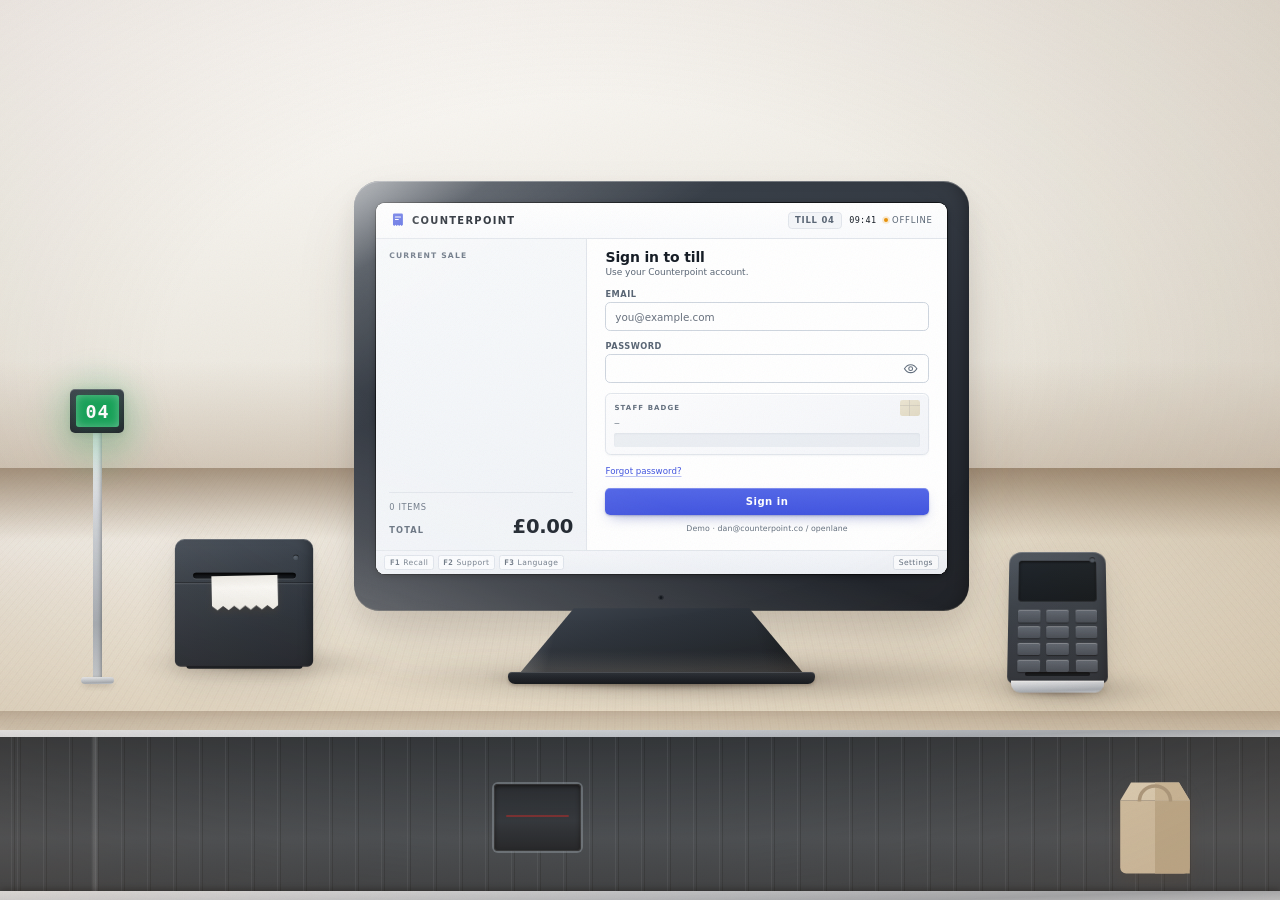
==== commit db0c4c63: "Build step 9: the printer and the declined receipt Phase 3b. Failure belongs to the printer: a recei" ====
--- a/epos-login/web/index.html
+++ b/epos-login/web/index.html
@@ -15,6 +15,7 @@
 <link rel="stylesheet" href="css/stage.css">
 <link rel="stylesheet" href="css/authorising.css">
 <link rel="stylesheet" href="css/approved.css">
+<link rel="stylesheet" href="css/printer.css">
 </head>
 <body>
 
@@ -128,6 +129,7 @@
           <path d="M0 0h120v54l-10 8-10-8-10 8-10-8-10 8-10-8-10 8-10-8-10 8-10-8-10 8-10-8Z"
                 fill="url(#cp-paper)"/>
         </svg>
+        <div class="printer__out"></div>
       </div>
     </div>
 
--- a/epos-login/web/css/printer.css
+++ b/epos-login/web/css/printer.css
@@ -0,0 +1,156 @@
+/* Phase 3b: the printer is the error channel.
+   The receipt is decoration - the real message goes to the live region in
+   the form and is readable as plain text on the terminal screen. This is
+   the physical record of it, and the reason a second failure feels
+   different from a first. */
+
+/* ------------------------------------------------------------------ *
+ * The mechanism
+ * ------------------------------------------------------------------ */
+.printer__out {
+  position: absolute;
+  z-index: 3;
+  left: 17%;
+  right: 17%;
+  top: 26%;
+  height: 0;                       /* receipts hang out of it */
+}
+
+/* The stepper. Fast, small, and only while paper is moving. */
+.printer.is-printing .printer__body { animation: whirr 74ms steps(2) infinite; }
+@keyframes whirr {
+  0%   { transform: translate3d(0, 0, 0); }
+  50%  { transform: translate3d(0.6px, -0.5px, 0); }
+  100% { transform: translate3d(0, 0, 0); }
+}
+
+/* ------------------------------------------------------------------ *
+ * A receipt
+ * ------------------------------------------------------------------ */
+.receipt {
+  position: absolute;
+  left: 50%;
+  top: 0;
+  width: 100%;
+  display: flex;
+  flex-direction: column;
+  align-items: stretch;
+  transform-origin: 50% 0;
+  will-change: transform;
+  filter: drop-shadow(0 4px 5px hsl(var(--shadow-hue) / 0.34));
+}
+
+.receipt__sheet {
+  position: relative;
+  height: 0;
+  padding-top: 0.45em;
+  padding-bottom: 0.55em;
+  overflow: hidden;
+  padding-left: 0.7em;
+  padding-right: 0.7em;
+  background:
+    repeating-linear-gradient(90deg, hsl(38 30% 62% / 0.045) 0 1px, transparent 1px 3px),
+    linear-gradient(180deg, #FCFAF4 0%, #FBF8F1 60%, #F6F1E6 100%);
+  box-shadow:
+    inset 0 1px 0 hsl(44 70% 100% / 0.9),
+    inset -3px 0 6px -4px hsl(30 30% 45% / 0.3);
+  font-family: var(--mono);
+  /* Sized off the terminal rather than the paper, so it needs no layout read:
+     21 characters always land on the stock. printer.js refines this from the
+     measured paper when a measurement is actually available. */
+  font-size: min(9px, calc(var(--tw) * 0.0112));
+  line-height: 1.32;
+  letter-spacing: -0.01em;
+  color: #23282E;
+}
+
+/* Fed out. The resting height is the paper's own, never a measured number:
+   a document that is not being rendered reports zero for every layout read,
+   and a receipt pinned to that would feed out blank. Explicit pixel heights
+   exist only for the duration of the stutter. */
+.receipt__sheet.is-fed { height: auto; }
+
+/* Curl. The far end lifts away from the printer under its own weight. */
+.receipt__sheet { transform-origin: 50% 0; }
+
+.receipt__tear {
+  display: block;
+  width: 100%;
+  height: 5px;
+  color: #F6F1E6;
+}
+
+/* ---- Printed rows -------------------------------------------------- *
+   Thermal print is not crisp: a faint bleed, a hair of horizontal drift
+   per row, and never quite full black. */
+.receipt__row {
+  white-space: pre;
+  text-shadow: 0 0 0.6px hsl(210 14% 20% / 0.55);
+  opacity: 0.92;
+}
+.receipt__row--center { text-align: center; }
+.receipt__row--rule { color: #6E747C; letter-spacing: -0.06em; }
+.receipt__row--head {
+  font-weight: 700;
+  letter-spacing: 0.12em;
+  text-align: center;
+}
+.receipt__row--dim { color: #5B6068; }
+
+.receipt__brand {
+  display: flex;
+  justify-content: center;
+  padding: 0.5em 0 0.2em;
+}
+
+/* A thermal head cannot do greyscale, so the mark is knocked down to a
+   1-bit dither rather than printed as a solid. */
+.receipt__brand svg {
+  width: 16px;
+  height: 16px;
+  color: #23282E;
+  -webkit-mask-image: repeating-conic-gradient(#000 0% 25%, transparent 0% 50%);
+  mask-image: repeating-conic-gradient(#000 0% 25%, transparent 0% 50%);
+  -webkit-mask-size: 1.6px 1.6px;
+  mask-size: 1.6px 1.6px;
+}
+
+/* ---- The stack ------------------------------------------------------ *
+   Each new receipt pushes the last one further out and further askew.
+   The attempt count becomes something you can see without reading it. */
+.receipt {
+  transition:
+    transform 520ms cubic-bezier(0.22, 1, 0.36, 1),
+    opacity 400ms linear;
+}
+
+/* Torn off: the drift drops out of frame. */
+.printer__out.is-tearing .receipt {
+  transition: transform 460ms cubic-bezier(0.5, 0, 0.9, 0.4), opacity 340ms linear 120ms;
+  transform: translate(-50%, 190px) rotate(-14deg);
+  opacity: 0;
+}
+
+/* ------------------------------------------------------------------ *
+ * The screen takes the impact
+ * ------------------------------------------------------------------ */
+.pos.is-shuddering { animation: shudder 520ms cubic-bezier(0.36, 0.07, 0.19, 0.97); }
+@keyframes shudder {
+  0%   { transform: translate3d(0, 0, 0); }
+  12%  { transform: translate3d(-4px, 1px, 0); }
+  26%  { transform: translate3d(4px, -1px, 0); }
+  42%  { transform: translate3d(-3px, 1px, 0); }
+  58%  { transform: translate3d(3px, 0, 0); }
+  76%  { transform: translate3d(-1px, 0, 0); }
+  100% { transform: translate3d(0, 0, 0); }
+}
+
+/* ------------------------------------------------------------------ *
+ * Reduced motion: the receipt is presented whole rather than stuttered
+ * out, and nothing shakes. See printer.js.
+ * ------------------------------------------------------------------ */
+@media (prefers-reduced-motion: reduce) {
+  .printer.is-printing .printer__body { animation: none; }
+  .pos.is-shuddering { animation: none; }
+  .receipt { transition-duration: 200ms; }
+}
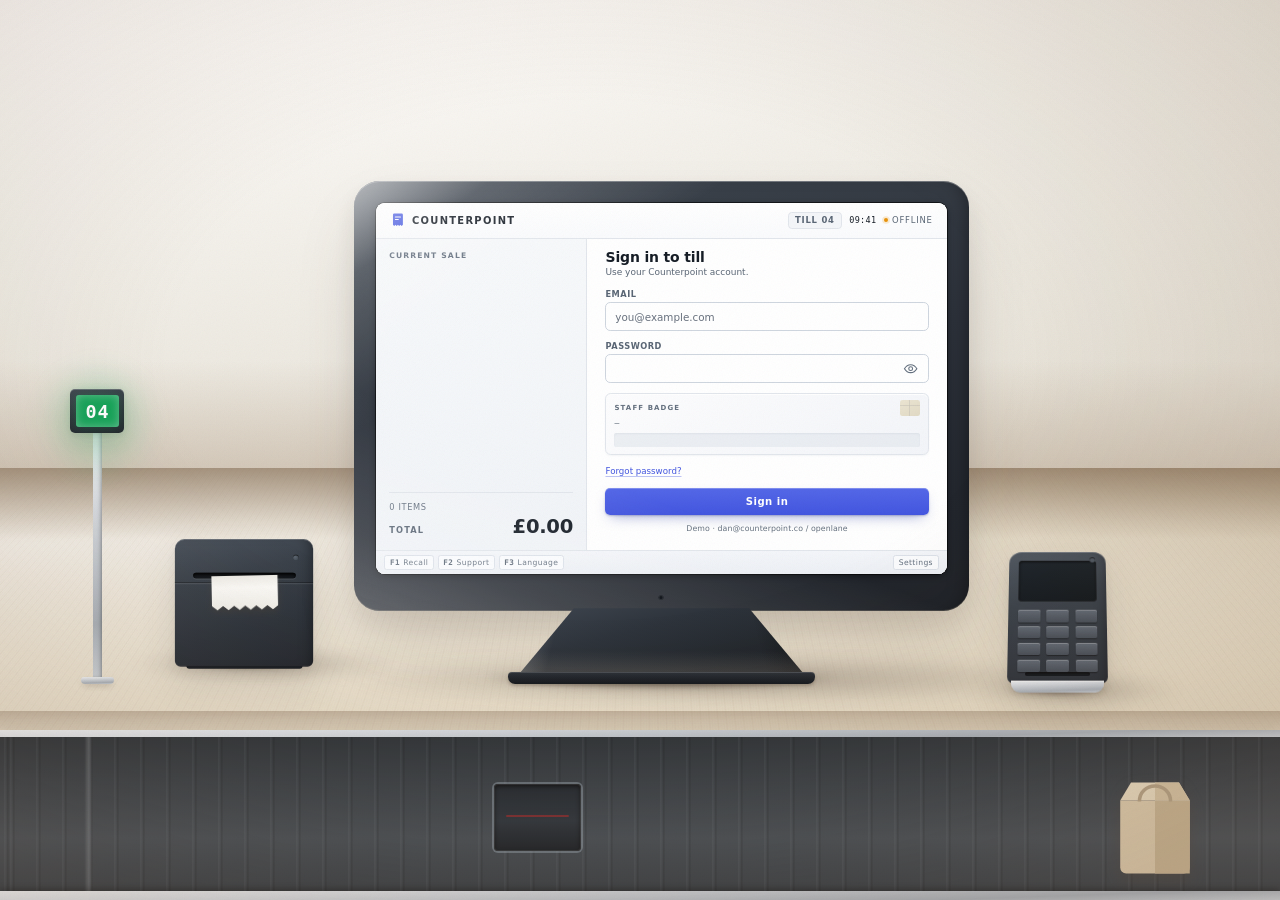
==== commit 0d2d4b9b: "Build step 10: the supervisor lockout Phase 3c. After five failures the till stops trusting you, and" ====
--- a/epos-login/web/index.html
+++ b/epos-login/web/index.html
@@ -16,6 +16,7 @@
 <link rel="stylesheet" href="css/authorising.css">
 <link rel="stylesheet" href="css/approved.css">
 <link rel="stylesheet" href="css/printer.css">
+<link rel="stylesheet" href="css/lockout.css">
 </head>
 <body>
 
@@ -275,6 +276,54 @@
               <p class="authorising__foot">Till 04 · Counterpoint</p>
             </div>
 
+            <!-- Phase 3c. Unlike the authorising takeover this one is not
+                 decoration: it takes every control on the screen away for
+                 thirty seconds, so it takes focus and names itself rather
+                 than leaning on the form's live region.
+
+                 The document is 21 characters across, which is WIDTH in
+                 printer.js, so the rule rows are the same strings the receipt
+                 prints and land edge to edge with no width to tune. The
+                 screen and the paper are one document off one machine,
+                 output twice. -->
+            <section class="lockout" id="lockout" tabindex="-1" aria-labelledby="lockout-title">
+              <span class="lockout__edge" aria-hidden="true"></span>
+
+              <div class="lockout__doc">
+                <span class="lockout__key" aria-hidden="true">
+                  <svg class="lockout__key-fill" viewBox="0 0 32 40"><path
+                    d="M16 4a8.4 8.4 0 0 1 4.8 15.3L23.4 34H8.6l2.6-14.7A8.4 8.4 0 0 1 16 4Z"/></svg>
+                  <svg class="lockout__key-line" viewBox="0 0 32 40"><path
+                    d="M16 4a8.4 8.4 0 0 1 4.8 15.3L23.4 34H8.6l2.6-14.7A8.4 8.4 0 0 1 16 4Z"/></svg>
+                </span>
+
+                <p class="lockout__rule" aria-hidden="true">=====================</p>
+                <h2 class="lockout__title" id="lockout-title">Supervisor required</h2>
+                <p class="lockout__rule" aria-hidden="true">---------------------</p>
+
+                <!-- role="timer" implies aria-live="off"; declared anyway,
+                     because a value that changes thirty times must not depend
+                     on an implication. The label is inside the element rather
+                     than an aria-label, so the timer's own content reads
+                     "Unlocks in 00:24" and script can only ever clobber the
+                     digits. -->
+                <p class="lockout__count" role="timer" aria-live="off" aria-atomic="true"
+                  ><span class="lockout__label">Unlocks in </span><span id="lockout-count">00:30</span></p>
+
+                <dl class="lockout__rows">
+                  <div><dt>Lane 04</dt><dd>Closed</dd></div>
+                  <div><dt>Reader</dt><dd>Offline</dd></div>
+                  <div><dt>Till 04</dt><dd id="lockout-clock">09:41:22</dd></div>
+                  <div><dt>Ref</dt><dd id="lockout-ref">LK-04-0941</dd></div>
+                </dl>
+
+                <p class="lockout__rule" aria-hidden="true">---------------------</p>
+                <p class="lockout__call">Call manager</p>
+              </div>
+
+              <p class="lockout__foot">Counterpoint</p>
+            </section>
+
           </div>
 
         </div>
--- a/epos-login/web/css/terminal.css
+++ b/epos-login/web/css/terminal.css
@@ -75,6 +75,13 @@
 /* ---- Screen ------------------------------------------------------ */
 .terminal__screen {
   position: relative;
+  /* A stacking context, so that everything shown ON the screen stays UNDER
+     the glass. Without it the screen is position: relative with z-index
+     auto, so the full-bleed takeovers - authorising at 3, the lockout at 4 -
+     resolve against .terminal__body instead and paint over the glass sheet,
+     losing the reflection that is the only thing making them read as a
+     screen rather than a coloured rectangle. */
+  isolation: isolate;
   width: 100%;
   height: 100%;
   border-radius: clamp(5px, 0.7vw, 9px);
--- a/epos-login/web/css/lockout.css
+++ b/epos-login/web/css/lockout.css
@@ -0,0 +1,303 @@
+/* Phase 3c: the till stops trusting you.
+
+   The room has already said so - the belt has stopped, the lane light is
+   blinking amber, the reader has gone dark and there is a receipt hanging out
+   of the printer that says TERMINAL LOCKED. Four surfaces shouting the same
+   word is a siren, so this one does not shout. The interface goes away, a
+   notice takes its place, and the only thing on the screen that moves is a
+   band at the edge of the glass blinking on the lane light's clock.
+
+   The field is the amber plate the caps warning and the held-sale badge
+   already use, not a new colour and not a saturated one: --pending is 2.44:1
+   on white and 2.28:1 on this plate, so it is a lamp colour, never a text
+   ground. Every word here sits on hsl(41 92% 95%) or better.
+
+   The document is 21 characters across because WIDTH is 21 in printer.js. The
+   rule rows are the same strings the receipt prints, so the screen and the
+   paper set identically: one document off one machine, output twice. */
+
+/* ------------------------------------------------------------------ *
+ * The panes fold away, exactly as they do behind the other takeover.
+ * The transition itself is declared on .pos__body in authorising.css -
+ * re-declaring the shorthand here would replace it and the authorising
+ * fold would start running on these timings instead.
+ * ------------------------------------------------------------------ */
+:root[data-state="locked"] .pos__body {
+  opacity: 0;
+  scale: 0.94;
+  filter: blur(3px);
+}
+
+/* ------------------------------------------------------------------ *
+ * The notice
+ * z-index 4, above the authorising takeover's 3. data-state holds one
+ * value so the two can never be co-visible, but this is the state you
+ * cannot dismiss and the stack should say so.
+ * ------------------------------------------------------------------ */
+.lockout {
+  --cell: 0.3em;                   /* one dither cell; the pixel of this panel */
+
+  position: absolute;
+  inset: 0;
+  z-index: 4;
+  display: grid;
+  grid-template-rows: 1fr auto;
+  place-items: center;
+  padding: 1.3em 1.3em 1em;
+  overflow: hidden;
+  background:
+    radial-gradient(76% 64% at 50% 40%,
+      hsl(41 92% 95%) 0%,
+      hsl(41 92% 95%) 52%,
+      hsl(39 92% 92%) 78%,
+      hsl(38 90% 91%) 100%);
+  color: var(--ink);
+  opacity: 0;
+  visibility: hidden;
+  /* Hit-testing is keyed to the state, not to the transition. On the way out
+     the panel is held visible for the full 420ms so the fade can be seen, and
+     for that whole window a transparent full-bleed element sits over the form
+     at z-index 4 and eats every click aimed at it. Worse, a tab that is not
+     being rendered never runs the transition at all, so it would sit there
+     indefinitely. This one declaration means the panel is only ever clickable
+     while it is the thing on screen. */
+  pointer-events: none;
+  /* visibility is the inertness: out of hit-testing and out of the
+     accessibility tree in one property. The 0s / 420ms pair is the whole
+     trick - entering flips it instantly so the fade is seen, leaving holds
+     it until the fade-out has finished. Same idiom as .authorising. */
+  transition:
+    opacity 420ms var(--ease),
+    visibility 0s linear 420ms;
+}
+
+/* The authorising takeover arrives with energy - it scales in from 1.04
+   while paper feeds across it. This one has none. It fades, and it is simply
+   there. Delayed past the shudder so the screen takes the impact first and
+   the notice is already standing when it stops ringing. */
+:root[data-state="locked"] .lockout {
+  opacity: 1;
+  visibility: visible;
+  pointer-events: auto;
+  transition-delay: 220ms, 0s;
+}
+
+/* Focus is moved here by script, so a ring would be noise. A keyboard user
+   who Shift-Tabs back onto it still gets one. */
+.lockout:focus { outline: none; }
+.lockout:focus-visible { outline: 2px solid var(--brand); outline-offset: -0.4em; }
+
+/* ---- The edge ----------------------------------------------------- *
+   The only saturated amber on the screen and the only thing on it that
+   moves. It runs the lane light's own keyframe at the lane light's own
+   duration and stepping, and both animations are created in the same style
+   change, so they start on the same tick and stay in phase for the whole
+   lock: one machine, two lamps. On a narrow screen the lane light, the
+   printer and the reader are all hidden and this is the only blink left in
+   the frame - which is the reason it is on the screen at all.
+
+   --pending cannot carry 3:1 on its own (2.28:1 on this field), so the
+   hairline on its inner edge holds the shape at 7.00:1 whatever a customer
+   later does to the token. */
+.lockout__edge {
+  position: absolute;
+  inset: 0;
+  border: 0.45em solid var(--tone);
+  box-shadow: inset 0 0 0 1px hsl(33 88% 26% / 0.6);
+  pointer-events: none;
+}
+:root[data-state="locked"] .lockout__edge {
+  animation: lightblink 1.6s steps(1) infinite;    /* declared in stage.css */
+}
+
+/* ------------------------------------------------------------------ *
+ * The document
+ * 21ch of monospace. ch is font-relative, so it still scales with the
+ * POS clamp. Everything sits in the centre band, which is the part of
+ * the screen the glass sheet does not veil.
+ * ------------------------------------------------------------------ */
+.lockout__doc {
+  display: grid;
+  justify-items: center;
+  gap: 0.5em;
+  width: 21ch;
+  max-width: 100%;
+  font-family: var(--mono);
+  line-height: 1.32;
+  text-transform: uppercase;
+  text-align: center;
+}
+.lockout__doc > p,
+.lockout__doc > h2 { margin: 0; }
+
+/* ---- The keyhole -------------------------------------------------- *
+   2.1em, and it sits exactly where the brand mark sits on the authorising
+   screen at exactly its size. Where the mark was, there is now a keyhole:
+   the till has taken its own badge off the screen.
+
+   Same mark-making as the receipt - the identical conic dither at the
+   identical 25%/50% duty as the printed brand mark, scaled to this panel's
+   cell rather than the print head's. The contour is solid because the
+   dither cannot carry the shape: a 50% checkerboard averages 1.78:1 against
+   this field in linear light, and that is a coverage limit, not a colour
+   one. */
+.lockout__key {
+  position: relative;
+  display: block;
+  width: 2.1em;
+  height: 2.6em;
+  margin-bottom: 0.1em;
+  color: #A25F04;                  /* 4.70:1 on the field - 1.4.11 wants 3:1 */
+}
+.lockout__key svg { position: absolute; inset: 0; width: 100%; height: 100%; }
+.lockout__key-fill {
+  fill: currentColor;
+  -webkit-mask-image: repeating-conic-gradient(#000 0% 25%, transparent 0% 50%);
+  mask-image: repeating-conic-gradient(#000 0% 25%, transparent 0% 50%);
+  -webkit-mask-size: var(--cell) var(--cell);
+  mask-size: var(--cell) var(--cell);
+}
+.lockout__key-line {
+  fill: none;
+  stroke: currentColor;
+  stroke-width: 2;
+  stroke-linejoin: round;
+}
+
+/* ---- Rules -------------------------------------------------------- *
+   Structure, not content, and out of the accessibility tree. 5.53:1 -
+   non-text, comfortably over 3:1.
+
+   Set at exactly 1em with no tracking, so that 21 monospace characters are
+   21ch and the rules span the document rather than 81% of it. The receipt
+   tightens its rules because there the whole sheet is the measure; here the
+   measure is the column, and a rule narrower than the rows it separates
+   reads as a mistake. */
+.lockout__rule {
+  font-size: 1em;
+  letter-spacing: normal;
+  color: #8A5A08;
+  white-space: pre;
+}
+
+/* The till says LOCKED in the same voice it said AUTHORISING - same size,
+   same weight, same face. The escalation happened in the room, not in the
+   type. */
+.lockout__title {
+  font-size: 1.05em;
+  font-weight: 700;
+  letter-spacing: 0.24em;
+  text-indent: 0.24em;             /* balance the trailing letter-space */
+  color: var(--ink);               /* 15.84:1 */
+}
+
+/* ---- The one number on the screen --------------------------------- *
+   Tabular, or thirty digits jitter on the way down - the same reason the
+   sale total and the header clock carry it.
+
+   Selected through the parent so it outranks the .lockout__doc > p margin
+   reset above, which is (0,1,1) and would otherwise silently win. */
+.lockout__doc > .lockout__count {
+  margin: 0.25em 0 0;
+  font-variant-numeric: tabular-nums;
+  font-size: 2.4em;
+  font-weight: 600;
+  line-height: 1;
+  letter-spacing: 0.05em;
+  color: var(--ink);               /* 15.84:1 */
+}
+
+/* Names the timer without putting a word beside the digits. No house
+   utility for this yet, so it is scoped to the block. */
+.lockout__label {
+  position: absolute;
+  width: 1px;
+  height: 1px;
+  margin: -1px;
+  padding: 0;
+  border: 0;
+  overflow: hidden;
+  clip-path: inset(50%);
+  white-space: nowrap;
+}
+
+/* ---- Status rows --------------------------------------------------- *
+   The shape the receipt prints: label left, value right, filled to the
+   measure. These are the things the room is already doing, named. The
+   reader went dark with a comment promising the message would move to the
+   terminal screen at this step - this is that row. */
+.lockout__rows {
+  width: 100%;
+  margin: 0.2em 0 0;
+  display: grid;
+  gap: 0.1em;
+  font-size: 0.8em;
+}
+.lockout__rows > div {
+  display: flex;
+  justify-content: space-between;
+  gap: 1ch;
+  letter-spacing: 0.06em;
+}
+.lockout__rows dt { color: #6B4308; }    /* 8.07:1 - AAA */
+.lockout__rows dd { margin: 0; font-weight: 700; color: var(--ink); }
+
+.lockout__call {
+  font-size: 0.92em;
+  font-weight: 700;
+  letter-spacing: 0.18em;
+  text-indent: 0.18em;
+  color: var(--ink);               /* the receipt's words, character for character */
+}
+
+/* Metrics of the authorising foot, but not its ink: --ink-faint is 4.48:1 on
+   this ground and misses AA. #6B4308 is 7.52:1 on the dark end of the field
+   and 7.84:1 under the warm bottom-right corner of the glass, which lightens
+   the ground and raises the ratio rather than lowering it. */
+.lockout__foot {
+  align-self: end;
+  margin: 0;
+  font-family: var(--mono);
+  font-size: 0.68em;
+  letter-spacing: 0.14em;
+  text-transform: uppercase;
+  color: #6B4308;
+}
+
+/* ------------------------------------------------------------------ *
+ * Narrow screen: the tracking is the first thing to give. The document
+ * is 21ch, so it needs no reflow - only air.
+ * ------------------------------------------------------------------ */
+@container screen (max-width: 460px) {
+  .lockout { padding: 0.9em 0.9em 0.7em; }
+  .lockout__doc { gap: 0.4em; }
+  .lockout__title { letter-spacing: 0.14em; text-indent: 0.14em; }
+  .lockout__count { font-size: 2em; }
+}
+
+/* ------------------------------------------------------------------ *
+ * Reduced motion: the notice still appears and the clock still runs.
+ * The countdown is information, not decoration - it is the answer to the
+ * only question on the screen - and numerals changing once a second are a
+ * text update. The edge stops blinking and is held lit, which is the
+ * legible frame; a lamp pinned dark would read as a screen that had given
+ * up. The lane light's own blink and the screen shudder are already
+ * handled elsewhere and are not re-declared here.
+ * ------------------------------------------------------------------ */
+@media (prefers-reduced-motion: reduce) {
+  /* The full state selector, not just .lockout__edge. A media query carries
+     no specificity of its own, so a bare (0,1,0) rule loses to the (0,3,0)
+     one that starts the blink and the lamp keeps flashing at exactly the
+     user who asked it not to. stage.css repeats the selector for the lane
+     light for this reason; this is the same fix for the twin lamp. */
+  :root[data-state="locked"] .lockout__edge { animation: none; opacity: 1; }
+
+  /* Two durations, not one. The base rule sets two transition properties, so
+     a single value applies to BOTH longhands - visibility stops being an
+     instant flip, becomes a 140ms interpolation, and reads as `hidden` for
+     the whole of it. lockdown() flushes style and focuses the panel in the
+     same tick, so focusing would silently no-op and a reduced-motion user
+     would be left with no focused, named region for the full thirty
+     seconds. */
+  .lockout { transition-duration: 140ms, 0s; }
+}
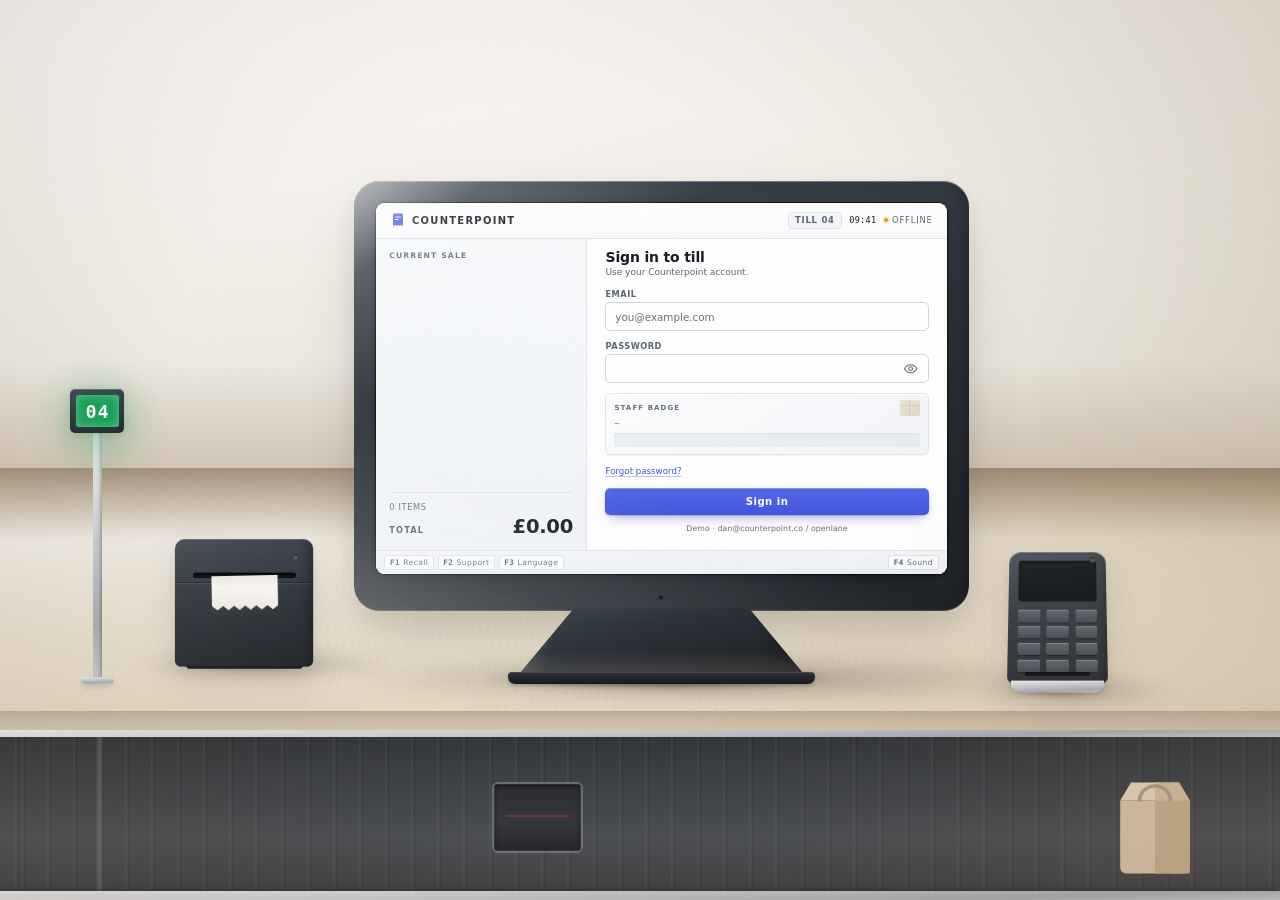
==== commit 9b0a52c1: "Build step 11: the sound Off until asked, one toggle, everything synthesised at runtime - no audio f" ====
--- a/epos-login/web/index.html
+++ b/epos-login/web/index.html
@@ -252,16 +252,23 @@
 
             </div>
 
-            <!-- F1 is real now: it recalls the password, which is what
-                 Recall means on a till. The rest still do nothing, so they
-                 stay inert text hidden from assistive tech rather than
-                 buttons that go nowhere. -->
+            <!-- F1 and F4 are real: F1 recalls the password, which is what
+                 Recall means on a till, and F4 is the sound. The rest still do
+                 nothing, so they stay inert text hidden from assistive tech
+                 rather than buttons that go nowhere - which is also why F4
+                 carries a key legend only because the key is genuinely bound.
+
+                 Two items here, one visible: the script unhides the button and
+                 hides the span only where Web Audio exists, so a browser
+                 without it renders the strip exactly as before with no
+                 evidence a sound layer was ever considered. -->
             <div class="fkeys">
               <button type="button" class="fkey" id="fkey-recall"><b>F1</b> Recall</button>
               <span aria-hidden="true"><b>F2</b> Support</span>
               <span aria-hidden="true"><b>F3</b> Language</span>
               <span class="fkeys__spacer" aria-hidden="true"></span>
-              <span aria-hidden="true">Settings</span>
+              <button type="button" class="fkey" id="fkey-sound" aria-pressed="false" hidden><b>F4</b> Sound</button>
+              <span class="fkeys__settings" aria-hidden="true">Settings</span>
             </div>
 
             <!-- Phase 2. The status is announced through the live region in
--- a/epos-login/web/css/pos.css
+++ b/epos-login/web/css/pos.css
@@ -488,7 +488,14 @@
   color: var(--ink-soft);
 }
 
-/* The one key that does something. */
+/* display: inline-flex above is an author rule, so it outranks the UA
+   stylesheet's [hidden] { display: none } and the attribute would do nothing.
+   The sound key ships hidden and the Settings span is hidden in its place, so
+   without this guard both would show at once. */
+.fkeys span[hidden],
+.fkeys .fkey[hidden] { display: none; }
+
+/* The keys that do something. */
 .fkeys .fkey {
   font: inherit;
   color: inherit;
@@ -499,13 +506,25 @@
 .fkeys .fkey:hover b { color: var(--brand); }
 .fkeys .fkey:focus-visible { outline: 2px solid var(--brand); outline-offset: 1px; }
 
-/* Arming: the active key picks up the accent as the counter wakes. */
-:root[data-state="entering"] .fkeys .fkey {
+/* Arming: the active key picks up the accent as the counter wakes. Scoped to
+   Recall, not to every .fkey - the sound key is a toggle, and an armed one
+   would be indistinguishable from a pressed one. */
+:root[data-state="entering"] #fkey-recall {
   border-color: var(--brand);
   background: var(--brand-soft);
   color: var(--brand);
 }
-:root[data-state="entering"] .fkeys .fkey b { color: var(--brand); }
+:root[data-state="entering"] #fkey-recall b { color: var(--brand); }
+
+/* Pressed, following the password reveal's idiom. --brand and never
+   --approved: green in this strip would read as a transaction outcome. */
+.fkeys #fkey-sound[aria-pressed="true"] {
+  border-color: var(--brand);
+  background: var(--brand-soft);
+  color: var(--brand);
+}
+.fkeys #fkey-sound[aria-pressed="true"] b { color: var(--brand); }
+.fkeys #fkey-sound[disabled] { opacity: 0.45; cursor: default; }
 
 .fkeys .fkeys__spacer { flex: 1; border: 0; background: none; padding: 0; }
 
@@ -516,7 +535,10 @@
 @container screen (max-width: 460px) {
   .pos__body { grid-template-columns: 1fr; }
   .sale { display: none; }
-  .fkeys span:nth-child(n + 3) { display: none; }
+  /* The dead keys go; the spacer stays, or the sound toggle jams against F2.
+     A button is not matched, so the mute survives - which is correct, it must
+     never be the thing that vanishes. */
+  .fkeys span:nth-child(n + 2):not(.fkeys__spacer) { display: none; }
 }
 
 /* ------------------------------------------------------------------ *
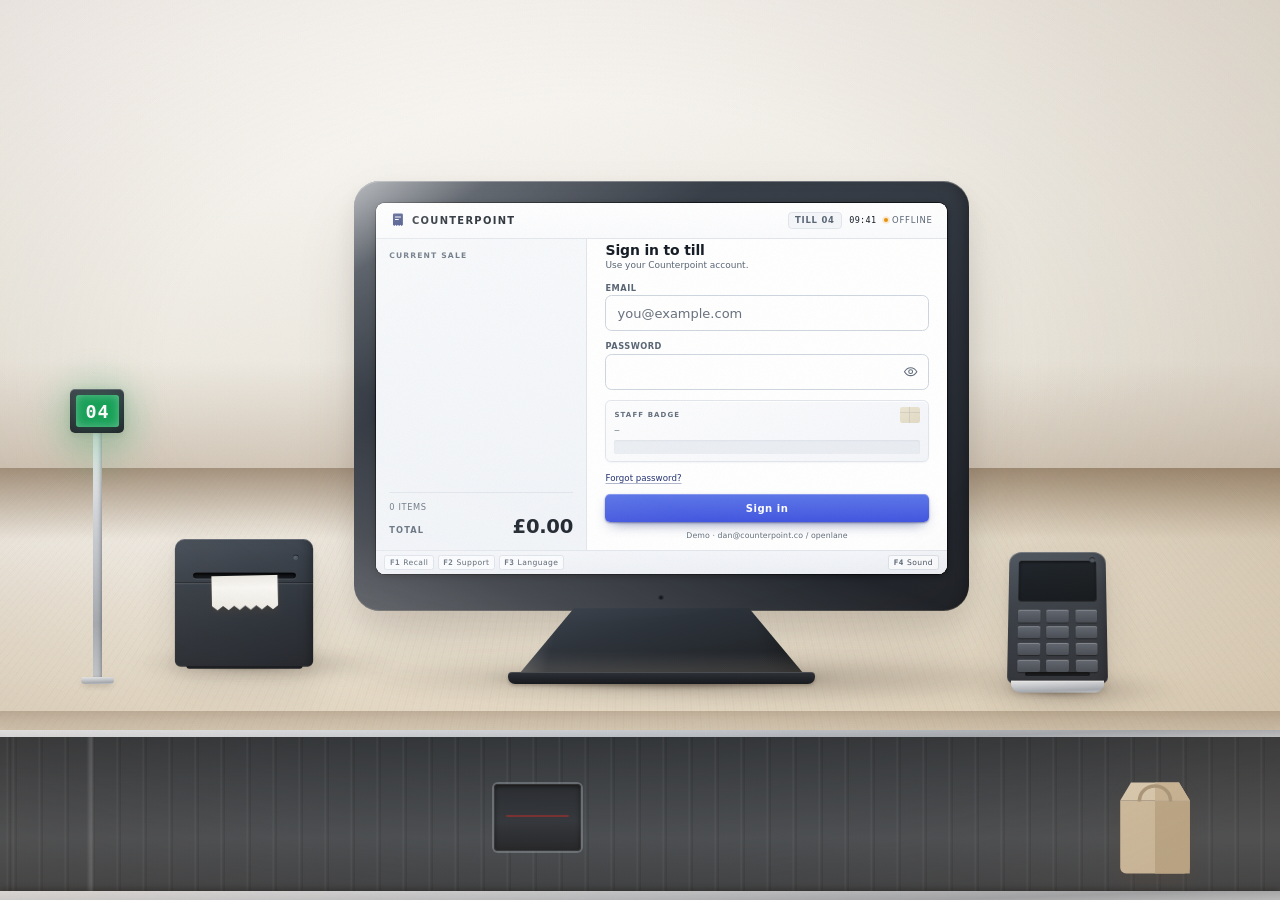
==== commit 022373de: "Build step 12: polish, responsive tiers and attract mode The last step. Five audits run against the " ====
--- a/epos-login/web/index.html
+++ b/epos-login/web/index.html
@@ -17,6 +17,7 @@
 <link rel="stylesheet" href="css/approved.css">
 <link rel="stylesheet" href="css/printer.css">
 <link rel="stylesheet" href="css/lockout.css">
+<link rel="stylesheet" href="css/attract.css">
 </head>
 <body>
 
@@ -197,6 +198,14 @@
                   </div>
 
                   <p class="caps" id="caps" hidden>Caps Lock is on</p>
+                  <!-- The visible warning above is hidden with the hidden
+                       attribute, which takes it out of the accessibility tree
+                       entirely - so it announced nothing, to anyone, ever. The
+                       spec asks for Caps Lock to be announced, so a live
+                       region carries the same words separately. It holds text
+                       only while the key is on, so it is silent the rest of
+                       the time rather than sitting there readable. -->
+                  <p class="vh" id="caps-live" role="status" aria-live="polite"></p>
 
                   <!-- Decoration built from the fields above. It assembles in
                        step 5 and is never itself an input. -->
@@ -269,6 +278,34 @@
               <span class="fkeys__spacer" aria-hidden="true"></span>
               <button type="button" class="fkey" id="fkey-sound" aria-pressed="false" hidden><b>F4</b> Sound</button>
               <span class="fkeys__settings" aria-hidden="true">Settings</span>
+            </div>
+
+            <!-- Phase 0. Sixty seconds unattended and the backlight drops,
+                 the way a real till's does.
+
+                 Not a state. data-state is what the whole counter is doing,
+                 and the counter is doing exactly what it was doing a second
+                 ago - the belt is still running behind this, the lane light
+                 is still green, and the total is still climbing. One surface
+                 changes, so one attribute drives it, and stage.js never hears
+                 about it.
+
+                 aria-hidden, and it never takes focus. A dimmed screen is a
+                 lighting change; there is no such event for a screen reader,
+                 and announcing one would invent a mode the listener is not in
+                 and cannot leave. Everything underneath stays enabled and
+                 stays in the tab order - a Tab is one of the things that
+                 wakes it. -->
+            <div class="attract" aria-hidden="true">
+              <div class="attract__inner">
+                <svg class="attract__mark"><use href="#cp-mark"/></svg>
+                <p class="attract__word">Counterpoint</p>
+                <!-- Names the input path that is guaranteed lossless: a key
+                     lands where it was always going to land. A pointer does
+                     not, and this does not offer it one. -->
+                <p class="attract__hint">Press any key</p>
+              </div>
+              <p class="attract__foot">Till 04 &middot; Lane open</p>
             </div>
 
             <!-- Phase 2. The status is announced through the live region in
--- a/epos-login/web/css/tokens.css
+++ b/epos-login/web/css/tokens.css
@@ -17,14 +17,58 @@
   --ink-faint: #64707F;   /* AA on --surface and the function strip */
   --rule: #E2E6EC;
 
-  /* ---- Brand: the one value a customer swaps -------------------- */
+  /* ---- Brand: the one value a customer swaps -------------------- *
+     One hex, and everything brand-tinted derives from it. The derived
+     values were frozen hexes until step 12, which quietly broke the
+     one-file promise: swapping the accent left indigo behind on the submit
+     button's gradient, the field's focus glow and the badge chip. */
   --brand: #4356E0;
-  --brand-soft: #E8EAFC;
+  --brand-soft: color-mix(in oklab, var(--brand) 12%, #FFFFFF);
+  --brand-lift: color-mix(in oklab, var(--brand) 82%, #FFFFFF);
+  --brand-shade: color-mix(in oklab, var(--brand) 55%, #101418);
+  --brand-glow: color-mix(in srgb, var(--brand) 18%, transparent);
+
+  /* Accent as TEXT, on white or on --brand-soft. The raw accent cannot be
+     trusted here: a near-white yellow is 1.3:1 on white, so a link painted in
+     it would vanish. Mixed half-way to ink it stays recognisably the brand
+     colour and clears AA whatever the customer picks: measured across a
+     near-white yellow, a green, a red, an indigo and a near-black, the worst
+     case is 4.9:1 on white and 4.8:1 on --brand-soft. */
+  --brand-ink: color-mix(in oklab, var(--brand) 50%, #0E1116);
+
+  /* Text ON a brand fill - the submit button, and nothing else. This is the
+     one value a light accent has to change, and it is called out rather than
+     derived because CSS cannot yet branch on a colour's luminance: there is
+     no contrast-color() to lean on. White is right for any accent below
+     roughly 0.35 relative luminance, which covers most brand colours; above
+     that, set this to #101418 and the button reads correctly again. */
+  --brand-on: #FFFFFF;
+
+  /* The focus ring is deliberately NOT the accent. 2.4.11 wants 3:1 against
+     the surface, and a customer is free to choose a near-white yellow or a
+     near-black - either of which makes an accent-coloured ring invisible on
+     one of the two grounds it has to work on. Ink carries 16.8:1 on the
+     screen and 15.7:1 on the lockout's amber field, whatever the brand does.
+     The accent still fills; it just no longer has to also be legible. */
+  --focus: var(--ink);
 
   /* ---- Semantics. Never used for brand, never mixed with it. ---- */
   --approved: #16A45A;
   --declined: #D8332F;
   --pending: #E8930C;
+
+  /* ---- Attract: the screen with its backlight down ---------------
+     The one dark surface in a light-theme-only product, and it is not a
+     theme. A white LCD at ten percent backlight is dark grey - dimming is
+     what this is, and darkness is what dimming looks like. It is gone in
+     160ms and it never appears while anyone is typing.
+
+     Both inks are fixed rather than derived from --brand: a customer who
+     picks a dark accent must not end up with a logo that is invisible for
+     exactly as long as the screen is dimmed. */
+  --attract-field: #171C23;
+  --attract-ink: #C9D2DD;        /* 11.3:1 on the field */
+  --attract-ink-soft: #808B98;   /*  5.0:1 - small type still clears AA */
 
   /* ---- Light rig ------------------------------------------------
      One key light, upper left. Every shadow in the scene falls down
--- a/epos-login/web/css/scene.css
+++ b/epos-login/web/css/scene.css
@@ -346,15 +346,79 @@
 /* Narrow tier. Full responsive work is step 12; this is enough that the set
    is not obviously broken on a phone - the terminal takes the frame and the
    counter rises to meet it rather than stranding a wall of empty space. */
-@media (max-width: 760px) {
-  /* Portrait. A landscape screen at this width is too short to hold a
-     vertical form, and plenty of real POS units are portrait tablets. */
+/* ------------------------------------------------------------------ *
+ * Tablet. The terminal becomes the frame and the peripherals close in,
+ * but the printer STAYS - the receipt is the whole error channel, and a
+ * declined sign-in with nothing to show for it is the feature missing
+ * rather than the layout adapting.
+ * ------------------------------------------------------------------ */
+@media (max-width: 1000px) and (min-width: 761px) {
+  :root {
+    --tw: min(62vw, 560px);
+    --lane-base: clamp(110px, 19vh, 190px);
+  }
+  .printer { width: calc(var(--tw) * 0.30); }
+}
+
+/* ------------------------------------------------------------------ *
+ * Portrait phone and portrait tablet.
+ *
+ * The min-height guard is the whole point of this rule. Its predecessor
+ * was width-only, and its own comment said "a landscape screen at this
+ * width is too short to hold a vertical form" - which was exactly right,
+ * and exactly what the query then failed to exclude. A 740x360 landscape
+ * phone matched it, took a terminal 1.16 times taller than it is wide,
+ * and put the Sign in button 42px below a viewport that cannot scroll,
+ * because html is overflow: hidden. The login was impossible to complete.
+ * ------------------------------------------------------------------ */
+@media (max-width: 760px) and (min-height: 620px) {
+  /* Portrait. Plenty of real POS units are portrait tablets. */
   :root {
     --tw: min(92vw, 420px);
     --th: calc(var(--tw) * 1.16);
     --lane-base: clamp(56px, 15vh, 132px);
   }
-  .printer, .reader { display: none; }
+  .reader { display: none; }
+  /* Wider than the desktop proportion, because the paper is 21 characters
+     across whatever the printer is: at the desktop's 0.235 the type would
+     land near 4px here. The printer is the only peripheral left on this
+     tier and it has the room. */
+  .printer { width: calc(var(--tw) * 0.44); }
   .room { inset: 0 0 58% 0; }
   .counter { top: 42%; height: 150vh; }
 }
+
+/* ------------------------------------------------------------------ *
+ * Short viewports, at any width: a landscape phone, a half-height
+ * window, a laptop with the devtools open. Nothing here is about width,
+ * so no width-based tier can catch it. The terminal is capped by height
+ * as well, and the counter line comes up to meet it.
+ * ------------------------------------------------------------------ */
+@media (max-height: 620px) {
+  :root {
+    --tw: clamp(260px, min(52vw, 112vh), 700px);
+    --th: calc(var(--tw) * 0.70);
+    --lane-base: clamp(38px, 11vh, 120px);
+  }
+  .room { inset: 0 0 46% 0; }
+  .counter { top: 54%; }
+}
+
+/* Narrow AND short - the landscape phone. The set falls away entirely and
+   the terminal is the page, because there is no room for anything else. */
+@media (max-width: 760px) and (max-height: 620px) {
+  :root { --tw: clamp(240px, min(64vw, 104vh), 520px); }
+  .printer, .reader { display: none; }
+}
+
+/* ------------------------------------------------------------------ *
+ * Reduced motion: no parallax and no tilt.
+ *
+ * scene.css carried no reduced-motion block at all, so the two things the
+ * accessibility section names first - "no terminal tilt, no parallax" -
+ * were the two it never honoured.
+ * ------------------------------------------------------------------ */
+@media (prefers-reduced-motion: reduce) {
+  .stage, .counter, .room { transition: none; }
+  .grain { animation: none; }
+}
--- a/epos-login/web/css/pos.css
+++ b/epos-login/web/css/pos.css
@@ -42,7 +42,7 @@
   display: flex;
   align-items: center;
   gap: 0.55em;
-  color: var(--brand);
+  color: var(--brand-ink);
   min-width: 0;
 }
 
@@ -292,7 +292,9 @@
   border-radius: 0.5em;
   background: #FFFFFF;
   font: inherit;
-  font-size: 0.98em;
+  /* A legibility floor everywhere. At the small end of the POS clamp these
+     were rendering at 9.8px, which is not a size anyone types a password at. */
+  font-size: max(13px, 0.98em);
   color: var(--ink);
   outline: none;
   transition: border-color 140ms, box-shadow 140ms;
@@ -300,8 +302,8 @@
 .field input::placeholder { color: #69727F; }   /* 4.9:1 on white */
 .field input:hover { border-color: #B6BFCB; }
 .field input:focus-visible {
-  border-color: var(--brand);
-  box-shadow: 0 0 0 3px hsl(232 72% 57% / 0.18);
+  border-color: var(--focus);
+  box-shadow: 0 0 0 3px var(--brand-glow);
 }
 .field--pass input { padding-right: 2.9em; }
 
@@ -325,11 +327,11 @@
 .reveal svg { width: 1.15em; height: 1.15em; stroke: currentColor; fill: none; stroke-width: 1.7; }
 .reveal:hover { color: var(--ink-soft); background: var(--surface); }
 .reveal:focus-visible {
-  outline: 2px solid var(--brand);
+  outline: 2px solid var(--focus);
   outline-offset: 1px;
-  color: var(--brand);
-}
-.reveal[aria-pressed="true"] { color: var(--brand); }
+  color: var(--brand-ink);
+}
+.reveal[aria-pressed="true"] { color: var(--brand-ink); }
 
 /* Caps Lock: with symbols in play this is the most common silent failure,
    so it gets a real plate rather than tinted text. */
@@ -359,20 +361,20 @@
 
 .link {
   font-size: 0.82em;
-  color: var(--brand);
-  text-decoration-color: hsl(232 72% 57% / 0.35);
+  color: var(--brand-ink);
+  text-decoration-color: color-mix(in srgb, currentColor 35%, transparent);
   text-underline-offset: 0.2em;
 }
 .link:hover { text-decoration-color: currentColor; }
-.link:focus-visible { outline: 2px solid var(--brand); outline-offset: 2px; border-radius: 2px; }
+.link:focus-visible { outline: 2px solid var(--focus); outline-offset: 2px; border-radius: 2px; }
 
 .submit {
   width: 100%;
   padding: 0.82em 1em;
   border: 0;
   border-radius: 0.5em;
-  background: linear-gradient(180deg, #5468E8, var(--brand));
-  color: #fff;
+  background: linear-gradient(180deg, var(--brand-lift), var(--brand));
+  color: var(--brand-on);
   font: inherit;
   font-size: 0.95em;
   font-weight: 650;
@@ -380,13 +382,13 @@
   cursor: pointer;
   box-shadow:
     inset 0 1px 0 hsl(0 0% 100% / 0.25),
-    0 1px 2px hsl(232 60% 30% / 0.28),
-    0 6px 14px -6px hsl(232 60% 40% / 0.5);
+    0 1px 2px color-mix(in srgb, var(--brand-shade) 55%, transparent),
+    0 6px 14px -6px color-mix(in srgb, var(--brand-shade) 70%, transparent);
   transition: filter 140ms, box-shadow 140ms, translate 90ms;
 }
 .submit:hover { filter: brightness(1.06); }
-.submit:active { translate: 0 1px; box-shadow: inset 0 1px 0 hsl(0 0% 100% / 0.2), 0 1px 2px hsl(232 60% 30% / 0.3); }
-.submit:focus-visible { outline: 2px solid var(--brand); outline-offset: 2px; }
+.submit:active { translate: 0 1px; box-shadow: inset 0 1px 0 hsl(0 0% 100% / 0.2), 0 1px 2px color-mix(in srgb, var(--brand-shade) 60%, transparent); }
+.submit:focus-visible { outline: 2px solid var(--focus); outline-offset: 2px; }
 
 /* ------------------------------------------------------------------ *
  * Staff badge - idle holder. It assembles from the fields in step 5.
@@ -466,7 +468,9 @@
   border-top: 1px solid var(--rule);
   background: linear-gradient(180deg, #F4F6FA, #EDF0F5);
   font-size: 0.72em;
-  color: var(--ink-faint);
+  /* Not --ink-faint: this strip runs along the bottom edge, under the warm
+     glare of the glass sheet, at about 8.8px. It measured under AA there. */
+  color: #4A5563;
 }
 
 .fkeys span,
@@ -502,39 +506,50 @@
   cursor: pointer;
   transition: border-color 160ms, background 160ms, color 160ms;
 }
-.fkeys .fkey:hover { border-color: var(--brand); color: var(--brand); }
-.fkeys .fkey:hover b { color: var(--brand); }
-.fkeys .fkey:focus-visible { outline: 2px solid var(--brand); outline-offset: 1px; }
+.fkeys .fkey:hover { border-color: var(--brand-ink); color: var(--brand-ink); }
+.fkeys .fkey:hover b { color: var(--brand-ink); }
+.fkeys .fkey:focus-visible { outline: 2px solid var(--focus); outline-offset: 1px; }
 
 /* Arming: the active key picks up the accent as the counter wakes. Scoped to
    Recall, not to every .fkey - the sound key is a toggle, and an armed one
    would be indistinguishable from a pressed one. */
 :root[data-state="entering"] #fkey-recall {
-  border-color: var(--brand);
+  border-color: var(--brand-ink);
   background: var(--brand-soft);
-  color: var(--brand);
-}
-:root[data-state="entering"] #fkey-recall b { color: var(--brand); }
+  color: var(--brand-ink);
+}
+:root[data-state="entering"] #fkey-recall b { color: var(--brand-ink); }
 
 /* Pressed, following the password reveal's idiom. --brand and never
    --approved: green in this strip would read as a transaction outcome. */
 .fkeys #fkey-sound[aria-pressed="true"] {
-  border-color: var(--brand);
+  border-color: var(--brand-ink);
   background: var(--brand-soft);
-  color: var(--brand);
-}
-.fkeys #fkey-sound[aria-pressed="true"] b { color: var(--brand); }
+  color: var(--brand-ink);
+}
+.fkeys #fkey-sound[aria-pressed="true"] b { color: var(--brand-ink); }
 .fkeys #fkey-sound[disabled] { opacity: 0.45; cursor: default; }
 
 .fkeys .fkeys__spacer { flex: 1; border: 0; background: none; padding: 0; }
 
-/* ------------------------------------------------------------------ *
- * Small terminals: the sale pane is the first thing to go, since the
- * task is signing in, not watching a demo basket.
- * ------------------------------------------------------------------ */
+/* The sale becomes a summary bar rather than disappearing: the running
+   total is the one thing on that pane which is still true when there is no
+   room to list it, and deleting it takes the page's whole premise with it. */
 @container screen (max-width: 460px) {
-  .pos__body { grid-template-columns: 1fr; }
-  .sale { display: none; }
+  .pos__body { grid-template-columns: 1fr; grid-template-rows: auto minmax(0, 1fr); }
+  .sale {
+    order: -1;
+    flex-direction: row;
+    align-items: baseline;
+    justify-content: space-between;
+    gap: 0.6em;
+    padding: 0.5em 0.9em;
+    border-right: 0;
+    border-bottom: 1px solid var(--rule);
+  }
+  .sale__head { margin: 0; }
+  .sale__list, .sale__count { display: none; }
+  .sale__foot { margin: 0; padding: 0; border: 0; }
   /* The dead keys go; the spacer stays, or the sound toggle jams against F2.
      A button is not matched, so the mute survives - which is correct, it must
      never be the thing that vanishes. */
@@ -546,6 +561,7 @@
  * The sale is only live in idle; every other state has the till busy.
  * ------------------------------------------------------------------ */
 .sale__held {
+  visibility: hidden;
   padding: 0.15em 0.45em;
   border: 1px solid hsl(37 90% 45% / 0.45);
   border-radius: 0.35em;
@@ -555,18 +571,114 @@
   letter-spacing: 0.1em;
   opacity: 0;
   transform: translateY(-2px);
-  transition: opacity 260ms var(--ease), transform 260ms var(--ease);
-}
-:root:not([data-state="idle"]):not([data-state="approved"]) .sale__held { opacity: 1; transform: none; }
+  /* visibility is held for the length of the fade on the way out, and flips
+     instantly on the way in - the same idiom the takeovers use. */
+  transition:
+    opacity 260ms var(--ease),
+    transform 260ms var(--ease),
+    visibility 0s linear 260ms;
+}
+/* visibility as well as opacity, so the word HELD is not sitting in the sale
+   region's accessible name while the sale is running. */
+:root:not([data-state="idle"]):not([data-state="approved"]) .sale__held {
+  opacity: 1;
+  visibility: visible;
+  transform: none;
+  transition-delay: 0s, 0s, 0s;
+}
 
 .sale__list,
 .sale__foot {
   transition: opacity 320ms var(--ease), transform 320ms var(--ease);
 }
+/* Held reads as set aside, not as unreadable. Dimming the whole pane by alpha
+   took the prices to 2.0:1 - a contrast failure applied to the one surface
+   that is meant to keep telling you what the sale came to. The fade is
+   shallow now and the ink does the receding, which is also the truer gesture:
+   paper does not go transparent when you put it down. */
 :root:not([data-state="idle"]):not([data-state="approved"]) .sale__list,
 :root:not([data-state="idle"]):not([data-state="approved"]) .sale__foot {
-  opacity: 0.48;
+  opacity: 0.9;
   transform: translateY(3px);
+}
+:root:not([data-state="idle"]):not([data-state="approved"]) .sale__row,
+:root:not([data-state="idle"]):not([data-state="approved"]) .sale__price {
+  color: var(--ink-soft);
+}
+
+/* Touch only. iOS zooms the whole page when a focused input is under 16px, so
+   every tap on the email field kicked the layout sideways. It is scoped to
+   coarse pointers because 16px inside a terminal that can be 300px tall costs
+   more room than it is worth on a mouse-driven window, where the zoom
+   behaviour does not exist in the first place. */
+@media (pointer: coarse) {
+  .field input { font-size: max(16px, 0.98em); }
+}
+
+/* Short screens: the badge goes.
+
+   It is aria-hidden decoration assembled from the two fields, and on a
+   landscape phone it is the difference between a form that fits and a form
+   that scrolls. Everything it shows - the address, the barcode, the chip - is
+   a restatement of what the fields already say, so it is the one thing here
+   that can be dropped without losing anything. The scanner still gets its
+   beep and the hand-off is already skipped at this size. */
+@media (max-height: 620px) {
+  .badge { display: none; }
+  /* The ambient sale goes too. On a short landscape screen the pane is about
+     130px tall and the task is signing in, not watching a demo basket - the
+     belt and the lane light are already gone at this size for the same
+     reason. The total is still running underneath; it is just not shown. */
+  .sale { display: none; }
+  .pos__body { grid-template-columns: 1fr; grid-template-rows: minmax(0, 1fr); }
+  .signin__title { margin-bottom: 0.1em; }
+  /* The subtitle is the first thing to go: the label above each field already
+     says what to put in it, and the heading already says what this is. */
+  .signin__sub { display: none; }
+  .signin { padding-top: 0.7em; padding-bottom: 0.7em; }
+  .field { margin-bottom: 0.55em; }
+  .field label { margin-bottom: 0.15em; }
+  /* 16px of type in a shorter box: the touch floor is about the glyphs, not
+     about the padding around them. */
+  .field input { padding: 0.34em 0.7em; }
+  .field--pass input { padding-right: 2.6em; }
+  .signin__status { min-height: 1.9em; padding: 0.2em 0.5em; }
+  .submit { padding: 0.55em 1em; }
+}
+
+/* The form scrolls rather than clipping. Whatever the type floor costs in
+   height, and however short the viewport gets, the spec's rule is that the
+   login is completable at every size - and a Sign in button below the fold of
+   a pane that cannot scroll is the one way to break that outright. */
+.signin {
+  overflow-y: auto;
+  overscroll-behavior: contain;
+  /* Thin and in the screen's own greys. A default OS scrollbar is 15px of
+     platform chrome sitting inside a rendered terminal, which reads as the
+     illusion breaking rather than as a POS that scrolls - and it takes its
+     width out of the form. */
+  scrollbar-width: thin;
+  scrollbar-color: #C6CEDA transparent;
+}
+.signin::-webkit-scrollbar { width: 6px; }
+.signin::-webkit-scrollbar-thumb {
+  border-radius: 3px;
+  background: #C6CEDA;
+}
+.signin::-webkit-scrollbar-track { background: transparent; }
+
+/* Visually hidden, still announced. The house utility - the lockout's timer
+   label was carrying its own copy of this before there was one. */
+.vh {
+  position: absolute;
+  width: 1px;
+  height: 1px;
+  margin: -1px;
+  padding: 0;
+  border: 0;
+  overflow: hidden;
+  clip-path: inset(50%);
+  white-space: nowrap;
 }
 
 /* ------------------------------------------------------------------ *
@@ -574,8 +686,8 @@
  * ------------------------------------------------------------------ */
 .badge { transition: border-color 300ms var(--ease), box-shadow 300ms var(--ease); }
 .badge.is-identified {
-  border-color: hsl(232 60% 74% / 0.55);
-  box-shadow: inset 0 1px 0 #fff, 0 2px 8px -3px hsl(232 60% 50% / 0.28);
+  border-color: color-mix(in oklab, var(--brand) 42%, #FFFFFF);
+  box-shadow: inset 0 1px 0 #fff, 0 2px 8px -3px color-mix(in srgb, var(--brand) 34%, transparent);
 }
 
 .badge__id { transition: color 300ms var(--ease); }
@@ -669,12 +781,12 @@
 .signin__status[data-kind="error"] {
   border-color: hsl(1 62% 46% / 0.45);
   background: hsl(1 70% 96%);
-  color: #8C1F1B;
+  color: #7A1A16;               /* 9.3:1 - the spec asks status for AAA */
 }
 .signin__status[data-kind="warn"] {
   border-color: hsl(37 90% 45% / 0.45);
   background: hsl(41 92% 95%);
-  color: #7A4E05;
+  color: #6B4308;               /* 8.1:1 */
 }
 .signin__status[data-kind="ok"] {
   border-color: hsl(147 52% 36% / 0.42);
--- a/epos-login/web/css/lane.css
+++ b/epos-login/web/css/lane.css
@@ -224,12 +224,38 @@
  * Reduced motion: the belt stops entirely. The sale still fills, just
  * without anything travelling - see lane.js.
  * ------------------------------------------------------------------ */
+/* The spec says the belt SLOWS and items CROSS-FADE - it does not say the
+   lane disappears. Deleting it removed the scanner, the bag and the goods
+   themselves, which is information rather than motion, and the one rule the
+   accessibility section sets is that the sequence never depends on animation
+   to convey state. The belt stays; the travel is what goes. */
 @media (prefers-reduced-motion: reduce) {
-  .lane-belt { display: none; }
+  .belt__seam { display: none; }
+  .item { transition: opacity 420ms linear; }
+  .scanner.is-reading .scanner__beam { animation: none; opacity: 0.55; }
 }
 
 /* Narrow viewports go portrait and give the frame to the terminal; the
    lane returns properly in the responsive pass at step 12. */
-@media (max-width: 760px) {
+@media (max-width: 760px), (max-height: 620px) {
   .lane-belt { display: none; }
 }
+
+/* ------------------------------------------------------------------ *
+ * On the receipt at narrow widths.
+ *
+ * The spec asks for the paper to "slide up from the bottom edge rather
+ * than out of a printer" on mobile, and the printer used to be hidden
+ * below 761px - which took the entire declined and locked error channel
+ * with it. The fix is the printer STAYING (see scene.css), not the paper
+ * being re-hosted: .printer carries a transform, so it is the containing
+ * block for any fixed-position descendant, and a bottom-of-viewport
+ * receipt cannot be reached from inside it without moving the element out
+ * of the printer in the markup. Keeping the printer is the smaller change
+ * and the more honest picture - the paper still comes out of the machine
+ * that printed it.
+ *
+ * On a landscape phone the printer is genuinely gone, and there the status
+ * plate on the screen carries the message. It always did: the receipt is
+ * decoration, and the spec says so.
+ * ------------------------------------------------------------------ */
--- a/epos-login/web/css/stage.css
+++ b/epos-login/web/css/stage.css
@@ -242,7 +242,7 @@
   :root[data-state="authorising"] .lanelight__face::after { opacity: 0.25; }
 }
 
-@media (max-width: 760px) {
+@media (max-width: 760px), (max-height: 620px) {
   .lanelight { display: none; }
 }
 
--- a/epos-login/web/css/approved.css
+++ b/epos-login/web/css/approved.css
@@ -111,16 +111,26 @@
 
 /* Pulled away like a receipt: up, out, and slightly askew as it goes. */
 .signin {
+  visibility: visible;
   transition:
     translate 620ms cubic-bezier(0.5, 0, 0.72, 0),
     rotate 620ms cubic-bezier(0.5, 0, 0.72, 0),
-    opacity 420ms linear 200ms;
-}
+    opacity 420ms linear 200ms,
+    visibility 0s linear 0s;
+}
+
+/* visibility, not just opacity. Pulled away, the form was still in the
+   accessibility tree behind the app - including the page's only h1 and both
+   credential fields - so a screen reader user who had just signed in could
+   still tab into a sign-in form that was no longer on screen. The delay
+   holds it readable for the length of the pull-away and then takes it out. */
 .pos.is-home .signin {
   translate: 0 -112%;
   rotate: -1.6deg;
   opacity: 0;
+  visibility: hidden;
   pointer-events: none;
+  transition-delay: 0s, 0s, 200ms, 620ms;
 }
 
 /* ------------------------------------------------------------------ *
@@ -185,9 +195,9 @@
   text-align: center;
 }
 .home__grid span:first-child {
-  border-color: hsl(232 60% 74% / 0.6);
+  border-color: color-mix(in oklab, var(--brand) 45%, #FFFFFF);
   background: linear-gradient(180deg, #FFFFFF, var(--brand-soft));
-  color: var(--brand);
+  color: var(--brand-ink);
 }
 
 .home__pay {
@@ -247,8 +257,8 @@
   cursor: pointer;
   transition: border-color 160ms, color 160ms, background 160ms;
 }
-.signout:hover { border-color: var(--brand); color: var(--brand); background: var(--brand-soft); }
-.signout:focus-visible { outline: 2px solid var(--brand); outline-offset: 2px; }
+.signout:hover { border-color: var(--brand-ink); color: var(--brand-ink); background: var(--brand-soft); }
+.signout:focus-visible { outline: 2px solid var(--focus); outline-offset: 2px; }
 
 /* ------------------------------------------------------------------ *
  * Reduced motion: it still opens, it just does not shake or rake
@@ -256,7 +266,18 @@
 @media (prefers-reduced-motion: reduce) {
   body.is-jolt .stage,
   body.is-jolt .lane-belt { animation: none; }
-  .rake.is-on { animation: rake 700ms linear forwards; }
-  .signin { transition-duration: 200ms; }
-  .home { transition-duration: 200ms; }
-}
+
+  /* The spec says the drawer opens WITHOUT the light rake. A 700ms rake is a
+     shorter rake, not an absent one - and a full-viewport wash of light
+     sweeping up the screen is the single largest movement in the whole piece.
+     approved.js stops adding the class as well, so nothing animates at all. */
+  .rake.is-on { animation: none; opacity: 0; }
+
+  /* And the app cross-fades in, rather than the pane travelling a full pane
+     height and rotating on the way. Shortening that to 200ms kept every pixel
+     of the movement and merely made it faster, which is the opposite of what
+     was asked for. */
+  .signin { transition: opacity 200ms linear; }
+  .pos.is-home .signin { translate: none; rotate: none; }
+  .home { transition: opacity 200ms linear; translate: none; }
+}
--- a/epos-login/web/css/lockout.css
+++ b/epos-login/web/css/lockout.css
@@ -85,7 +85,7 @@
 /* Focus is moved here by script, so a ring would be noise. A keyboard user
    who Shift-Tabs back onto it still gets one. */
 .lockout:focus { outline: none; }
-.lockout:focus-visible { outline: 2px solid var(--brand); outline-offset: -0.4em; }
+.lockout:focus-visible { outline: 2px solid var(--focus); outline-offset: -0.4em; }
 
 /* ---- The edge ----------------------------------------------------- *
    The only saturated amber on the screen and the only thing on it that
--- a/epos-login/web/css/attract.css
+++ b/epos-login/web/css/attract.css
@@ -0,0 +1,165 @@
+/* Phase 0: attract mode - the till with its backlight down.
+
+   After sixty seconds with nobody at the counter the screen dims to the mark,
+   and the shop carries on behind it. That is the whole feature: the belt does
+   not stop, the lane light does not change, and when it wakes the total has
+   gone up. A shop does not close because a screen dimmed.
+
+   The panel lives inside .terminal__screen, whose isolation: isolate keeps it
+   under .terminal__glass - a specular sheet over a dark field is most of what
+   a dimmed screen actually looks like in a lit shop. */
+
+.attract {
+  position: absolute;
+  inset: 0;
+  /* Under the authorising takeover's 3 and the lockout's 4. Neither state is
+     eligible, so the three can never be co-visible - but if that ever stopped
+     being true, a logo must not be the thing covering a countdown. */
+  z-index: 2;
+  display: grid;
+  grid-template-rows: 1fr auto;
+  place-items: center;
+  padding: 1.4em;
+  background:
+    radial-gradient(76% 62% at 50% 40%,
+      #1E242D 0%, #191E26 54%, var(--attract-field) 100%);
+  opacity: 0;
+  visibility: hidden;
+
+  /* Hit-testing is keyed to the attribute and never to the transition, for
+     the reason the lockout sets out at length: a transparent full-bleed
+     element left clickable over the form eats every click aimed at it, and a
+     tab that is not being rendered never finishes the fade to release it. */
+  pointer-events: none;
+
+  /* The base rule is the WAKE, and 160ms is the promise being kept. The
+     dim-in is 1400ms and is declared on the on-rule below, so the asymmetry
+     falls out of which rule is winning with no second class to toggle. */
+  transition:
+    opacity 160ms linear,
+    visibility 0s linear 160ms;
+}
+
+/* A backlight falling, not a panel appearing. Slow enough that catching it
+   half way still reads as a screen going to sleep. */
+:root[data-attract] .attract {
+  opacity: 1;
+  visibility: visible;
+  pointer-events: auto;
+  transition:
+    opacity 1400ms var(--ease-in-out),
+    visibility 0s;
+}
+
+/* A halo, and the only place the accent appears on this screen. The mark
+   itself is painted in --attract-ink and never in --brand: a customer who
+   swaps the accent for something dark would get a logo that is invisible for
+   exactly as long as the screen is dimmed. A halo that disappears under a
+   dark accent is a halo nobody misses; a logo that disappears is a bug. */
+.attract::before {
+  content: "";
+  position: absolute;
+  left: 50%;
+  top: 44%;
+  width: 42%;
+  aspect-ratio: 1;
+  translate: -50% -50%;
+  border-radius: 50%;
+  background: radial-gradient(closest-side, var(--brand), transparent 70%);
+  opacity: 0.16;
+  filter: blur(14px);
+  pointer-events: none;
+}
+
+.attract__inner {
+  position: relative;
+  display: grid;
+  justify-items: center;
+  align-content: center;
+  gap: 0.5em;
+}
+
+/* Only the mark breathes. Breathing the wordmark with it would fade text in
+   and out, which is a legibility problem dressed as atmosphere - and a screen
+   whose words come and go reads as a fault, not as sleep. */
+.attract__mark {
+  width: 3.4em;
+  height: 3.4em;
+  color: var(--attract-ink);
+  opacity: 0.55;
+  animation: attract-breathe 5.2s var(--ease-in-out) infinite;
+}
+
+/* 5.2s is a slow human breath, about eleven a minute. Anything near a second
+   is a pulse, and a pulse on a till means a fault. Opacity and scale share
+   one keyframe so the two can never drift out of step, and the scale is 1.4%
+   - enough to see, not enough to notice the mark moving. At the bottom of the
+   range the mark still holds 4.3:1 on the field. */
+@keyframes attract-breathe {
+  0%, 100% { opacity: 0.55; scale: 1; }
+  50%      { opacity: 0.90; scale: 1.014; }
+}
+
+.attract__word {
+  margin: 0;
+  font-size: 0.98em;
+  font-weight: 650;
+  letter-spacing: 0.26em;
+  text-indent: 0.26em;            /* balance the trailing letter-space */
+  text-transform: uppercase;
+  color: var(--attract-ink);
+}
+
+/* Dimmed is not a synonym for unreadable, so the small type still clears AA
+   on the field rather than being dropped to an atmospheric grey. */
+.attract__hint {
+  margin: 0.15em 0 0;
+  font-family: var(--mono);
+  font-size: 0.7em;
+  letter-spacing: 0.16em;
+  text-indent: 0.16em;
+  text-transform: uppercase;
+  color: var(--attract-ink-soft);
+}
+
+.attract__foot {
+  align-self: end;
+  margin: 0;
+  font-family: var(--mono);
+  font-size: 0.68em;
+  letter-spacing: 0.14em;
+  text-transform: uppercase;
+  color: var(--attract-ink-soft);
+}
+
+/* ------------------------------------------------------------------ *
+ * Narrow terminal. Same call the lockout makes: the tracking gives
+ * first, because nothing here needs to reflow.
+ * ------------------------------------------------------------------ */
+@container screen (max-width: 460px) {
+  .attract { padding: 1em; }
+  .attract__mark { width: 2.8em; height: 2.8em; }
+  .attract__word { letter-spacing: 0.18em; text-indent: 0.18em; }
+}
+
+/* ------------------------------------------------------------------ *
+ * Reduced motion: the dim stays, the breath goes.
+ *
+ * The dim is not decoration - it is what attract mode IS. Removing it
+ * leaves the feature missing rather than the animation removed, and an
+ * unattended terminal that never dims is not a reduced-motion variant of
+ * anything. What goes is the breath, held at the TOP of its range: a mark
+ * pinned at its dimmest reads as a screen that has given up, which is the
+ * same call the lockout makes for its blinking edge.
+ * ------------------------------------------------------------------ */
+@media (prefers-reduced-motion: reduce) {
+  .attract__mark { animation: none; opacity: 0.9; }
+
+  /* The full state selector, not a bare .attract. A media query carries no
+     specificity of its own, so the (0,2,0) on-rule above would keep its
+     1400ms fade for exactly the user who asked it not to. Both transitions
+     are written out in full rather than overriding transition-duration,
+     which would leave the visibility delay behind at the old value. */
+  .attract { transition: opacity 140ms linear, visibility 0s linear 140ms; }
+  :root[data-attract] .attract { transition: opacity 140ms linear, visibility 0s; }
+}
